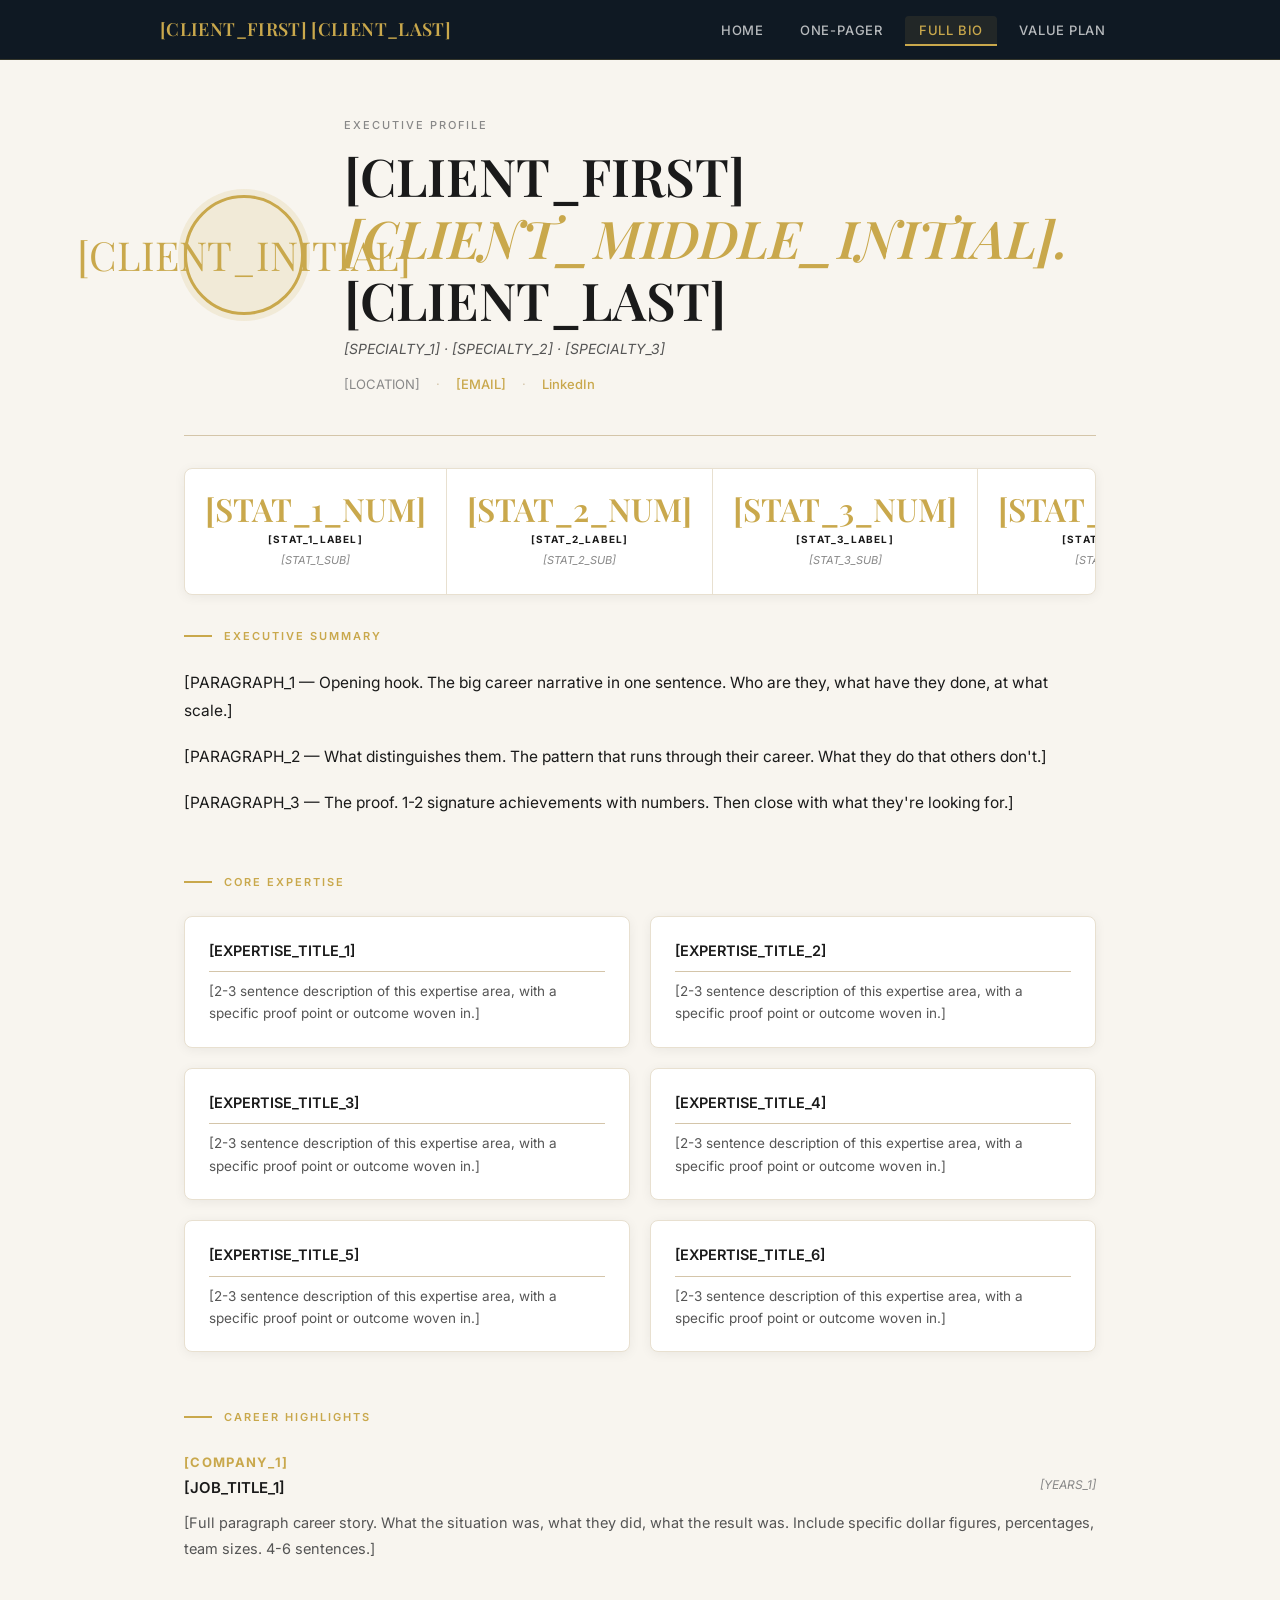
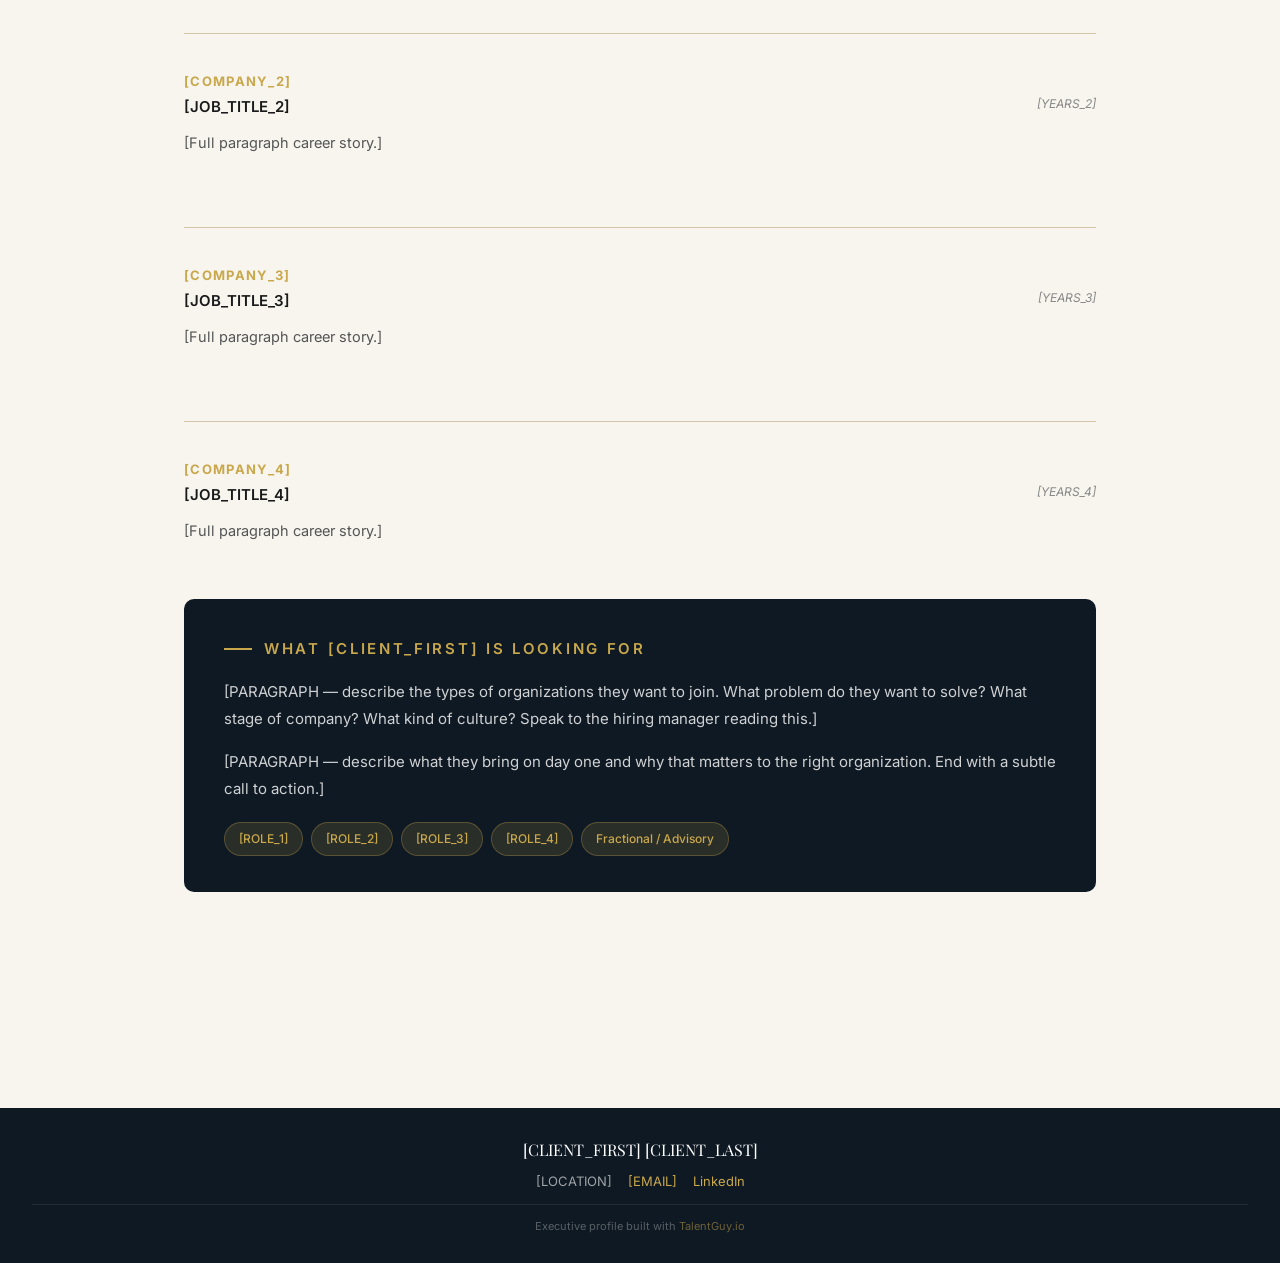
==== bio.html @ bf682b25 "Initial executive site template" ====
<!DOCTYPE html>
<html lang="en">
<head>
  <meta charset="UTF-8">
  <meta name="viewport" content="width=device-width, initial-scale=1.0">
  <title>[CLIENT_FIRST] [CLIENT_LAST] – Executive Bio</title>
  <link rel="preconnect" href="https://fonts.googleapis.com">
  <link rel="preconnect" href="https://fonts.gstatic.com" crossorigin>
  <link href="https://fonts.googleapis.com/css2?family=Playfair+Display:ital,wght@0,400;0,600;1,400&family=Inter:wght@300;400;500;600&display=swap" rel="stylesheet">
  <link rel="stylesheet" href="styles.css">
</head>
<body>

<nav>
  <div class="nav-inner">
    <a href="index.html" class="nav-brand">[CLIENT_FIRST] [CLIENT_LAST]</a>
    <button class="nav-toggle" onclick="this.nextElementSibling.classList.toggle('open')" aria-label="Menu">
      <span></span><span></span><span></span>
    </button>
    <ul class="nav-links">
      <li><a href="index.html">Home</a></li>
      <li><a href="onepager.html">One-Pager</a></li>
      <li><a href="bio.html" class="active">Full Bio</a></li>
      <li><a href="valueplan.html">Value Plan</a></li>
    </ul>
  </div>
</nav>

<div class="page">

  <!-- HERO with stats -->
  <div class="hero">
    <div class="hero-photo-wrap">
      <img src="photo.jpg" alt="[CLIENT_FIRST] [CLIENT_LAST]" class="hero-photo"
           onerror="this.style.display='none';this.nextElementSibling.style.display='flex'">
      <div class="hero-photo-placeholder" style="display:none;">[CLIENT_INITIAL]</div>
    </div>
    <div class="hero-text">
      <p class="hero-subtitle">Executive Profile</p>
      <h1>[CLIENT_FIRST] <em>[CLIENT_MIDDLE_INITIAL].</em> [CLIENT_LAST]</h1>
      <p class="hero-tags">[SPECIALTY_1] · [SPECIALTY_2] · [SPECIALTY_3]</p>
      <div class="hero-contact">
        <span>[LOCATION]</span>
        <span class="sep">·</span>
        <a href="mailto:[EMAIL]">[EMAIL]</a>
        <span class="sep">·</span>
        <a href="https://[LINKEDIN_URL]" target="_blank">LinkedIn</a>
      </div>
    </div>
  </div>

  <hr class="hero-divider">

  <div class="stats-bar">
    <div class="stat">
      <div class="stat-number">[STAT_1_NUM]</div>
      <div class="stat-label">[STAT_1_LABEL]</div>
      <div class="stat-sub">[STAT_1_SUB]</div>
    </div>
    <div class="stat">
      <div class="stat-number">[STAT_2_NUM]</div>
      <div class="stat-label">[STAT_2_LABEL]</div>
      <div class="stat-sub">[STAT_2_SUB]</div>
    </div>
    <div class="stat">
      <div class="stat-number">[STAT_3_NUM]</div>
      <div class="stat-label">[STAT_3_LABEL]</div>
      <div class="stat-sub">[STAT_3_SUB]</div>
    </div>
    <div class="stat">
      <div class="stat-number">[STAT_4_NUM]</div>
      <div class="stat-label">[STAT_4_LABEL]</div>
      <div class="stat-sub">[STAT_4_SUB]</div>
    </div>
  </div>

  <!-- EXECUTIVE SUMMARY (narrative) -->
  <div class="content-section">
    <p class="section-label">Executive Summary</p>
    <div class="prose">
      <p>
        [PARAGRAPH_1 — Opening hook. The big career narrative in one sentence. Who are they, what have they done, at what scale.]
      </p>
      <p>
        [PARAGRAPH_2 — What distinguishes them. The pattern that runs through their career. What they do that others don't.]
      </p>
      <p>
        [PARAGRAPH_3 — The proof. 1-2 signature achievements with numbers. Then close with what they're looking for.]
      </p>
      <!-- Add more paragraphs as needed -->
    </div>
  </div>

  <!-- CORE EXPERTISE (with descriptions) -->
  <div class="content-section">
    <p class="section-label">Core Expertise</p>
    <div class="expertise-grid">

      <div class="expertise-card">
        <div class="expertise-title">[EXPERTISE_TITLE_1]</div>
        <div class="expertise-body">[2-3 sentence description of this expertise area, with a specific proof point or outcome woven in.]</div>
      </div>

      <div class="expertise-card">
        <div class="expertise-title">[EXPERTISE_TITLE_2]</div>
        <div class="expertise-body">[2-3 sentence description of this expertise area, with a specific proof point or outcome woven in.]</div>
      </div>

      <div class="expertise-card">
        <div class="expertise-title">[EXPERTISE_TITLE_3]</div>
        <div class="expertise-body">[2-3 sentence description of this expertise area, with a specific proof point or outcome woven in.]</div>
      </div>

      <div class="expertise-card">
        <div class="expertise-title">[EXPERTISE_TITLE_4]</div>
        <div class="expertise-body">[2-3 sentence description of this expertise area, with a specific proof point or outcome woven in.]</div>
      </div>

      <div class="expertise-card">
        <div class="expertise-title">[EXPERTISE_TITLE_5]</div>
        <div class="expertise-body">[2-3 sentence description of this expertise area, with a specific proof point or outcome woven in.]</div>
      </div>

      <div class="expertise-card">
        <div class="expertise-title">[EXPERTISE_TITLE_6]</div>
        <div class="expertise-body">[2-3 sentence description of this expertise area, with a specific proof point or outcome woven in.]</div>
      </div>

    </div>
  </div>

  <!-- CAREER HISTORY (detailed) -->
  <div class="content-section">
    <p class="section-label">Career Highlights</p>
    <div class="career-history">

      <div class="career-entry">
        <div class="career-entry-company">[COMPANY_1]</div>
        <div class="career-entry-header">
          <div class="career-entry-title">[JOB_TITLE_1]</div>
          <div class="career-entry-years">[YEARS_1]</div>
        </div>
        <div class="career-entry-body">
          [Full paragraph career story. What the situation was, what they did, what the result was. Include specific dollar figures, percentages, team sizes. 4-6 sentences.]
        </div>
      </div>

      <hr class="career-divider">

      <div class="career-entry">
        <div class="career-entry-company">[COMPANY_2]</div>
        <div class="career-entry-header">
          <div class="career-entry-title">[JOB_TITLE_2]</div>
          <div class="career-entry-years">[YEARS_2]</div>
        </div>
        <div class="career-entry-body">
          [Full paragraph career story.]
        </div>
      </div>

      <hr class="career-divider">

      <div class="career-entry">
        <div class="career-entry-company">[COMPANY_3]</div>
        <div class="career-entry-header">
          <div class="career-entry-title">[JOB_TITLE_3]</div>
          <div class="career-entry-years">[YEARS_3]</div>
        </div>
        <div class="career-entry-body">
          [Full paragraph career story.]
        </div>
      </div>

      <hr class="career-divider">

      <div class="career-entry">
        <div class="career-entry-company">[COMPANY_4]</div>
        <div class="career-entry-header">
          <div class="career-entry-title">[JOB_TITLE_4]</div>
          <div class="career-entry-years">[YEARS_4]</div>
        </div>
        <div class="career-entry-body">
          [Full paragraph career story.]
        </div>
      </div>

      <!-- Add more entries as needed -->

    </div>
  </div>

  <!-- WHAT I'M LOOKING FOR -->
  <div class="content-section">
    <div class="looking-for">
      <p class="section-label">What [CLIENT_FIRST] Is Looking For</p>
      <p>
        [PARAGRAPH — describe the types of organizations they want to join. What problem do they want to solve? What stage of company? What kind of culture? Speak to the hiring manager reading this.]
      </p>
      <p>
        [PARAGRAPH — describe what they bring on day one and why that matters to the right organization. End with a subtle call to action.]
      </p>
      <div class="role-tags">
        <span class="role-tag">[ROLE_1]</span>
        <span class="role-tag">[ROLE_2]</span>
        <span class="role-tag">[ROLE_3]</span>
        <span class="role-tag">[ROLE_4]</span>
        <span class="role-tag">Fractional / Advisory</span>
      </div>
    </div>
  </div>

</div><!-- /page -->

<footer>
  <div class="footer-name">[CLIENT_FIRST] [CLIENT_LAST]</div>
  <div class="footer-contact">
    <span>[LOCATION]</span>
    <a href="mailto:[EMAIL]">[EMAIL]</a>
    <a href="https://[LINKEDIN_URL]" target="_blank">LinkedIn</a>
  </div>
  <!-- TALENTGUY CREDIT: Remove for white-label -->
  <div class="footer-credit">Executive profile built with <a href="https://talentguy.io" target="_blank">TalentGuy.io</a></div>
</footer>

</body>
</html>
---- styles.css ----
/* ============================================================
   TALENTGUY.IO — Executive Site Template
   Shared Stylesheet

   THEMING: Change CSS variables in :root to rebrand per client.
   ============================================================ */

:root {
  --nav-bg: #0F1923;
  --nav-text: #ffffff;
  --gold: #C9A84C;
  --gold-hover: #E8D5A3;
  --gold-dim: rgba(201, 168, 76, 0.15);
  --bg: #F8F5EF;
  --bg-dark: #0F1923;
  --text: #1A1A1A;
  --text-light: #555555;
  --text-muted: #888888;
  --divider: #D4C5A9;
  --card-bg: #FFFFFF;
  --card-border: #E8E0D0;
  --card-shadow: 0 2px 12px rgba(0,0,0,0.06);
  --card-shadow-hover: 0 6px 24px rgba(0,0,0,0.12);
  --max-width: 960px;
  --font-display: 'Playfair Display', Georgia, 'Times New Roman', serif;
  --font-body: 'Inter', 'Helvetica Neue', Arial, sans-serif;
  --nav-height: 60px;
}

/* ============================================================
   RESET & BASE
   ============================================================ */

*, *::before, *::after { box-sizing: border-box; margin: 0; padding: 0; }

html { scroll-behavior: smooth; }

body {
  font-family: var(--font-body);
  background: var(--bg);
  color: var(--text);
  font-size: 16px;
  line-height: 1.7;
  -webkit-font-smoothing: antialiased;
}

a { color: var(--gold); text-decoration: none; transition: color 0.2s; }
a:hover { color: var(--gold-hover); }

img { max-width: 100%; display: block; }

/* ============================================================
   TYPOGRAPHY
   ============================================================ */

h1, h2, h3 { font-family: var(--font-display); font-weight: 600; line-height: 1.2; }

.section-label {
  font-family: var(--font-body);
  font-size: 11px;
  font-weight: 600;
  letter-spacing: 0.18em;
  text-transform: uppercase;
  color: var(--gold);
  display: flex;
  align-items: center;
  gap: 12px;
  margin-bottom: 24px;
}

.section-label::before {
  content: '';
  display: inline-block;
  width: 28px;
  height: 2px;
  background: var(--gold);
  flex-shrink: 0;
}

/* ============================================================
   NAVIGATION
   ============================================================ */

nav {
  position: sticky;
  top: 0;
  z-index: 100;
  background: var(--nav-bg);
  height: var(--nav-height);
  display: flex;
  align-items: center;
  padding: 0 32px;
  border-bottom: 1px solid rgba(201,168,76,0.2);
}

.nav-inner {
  max-width: var(--max-width);
  width: 100%;
  margin: 0 auto;
  display: flex;
  align-items: center;
  justify-content: space-between;
}

.nav-brand {
  font-family: var(--font-display);
  font-size: 18px;
  color: var(--gold);
  font-weight: 600;
  letter-spacing: 0.02em;
  white-space: nowrap;
}

.nav-links {
  display: flex;
  gap: 8px;
  list-style: none;
}

.nav-links a {
  font-family: var(--font-body);
  font-size: 13px;
  font-weight: 500;
  letter-spacing: 0.06em;
  text-transform: uppercase;
  color: rgba(255,255,255,0.7);
  padding: 6px 14px;
  border-radius: 4px;
  transition: all 0.2s;
}

.nav-links a:hover,
.nav-links a.active {
  color: var(--gold);
  background: rgba(201,168,76,0.1);
}

.nav-links a.active {
  border-bottom: 2px solid var(--gold);
  border-radius: 4px 4px 0 0;
}

/* Hamburger (mobile) */
.nav-toggle {
  display: none;
  background: none;
  border: none;
  cursor: pointer;
  padding: 4px;
  color: rgba(255,255,255,0.8);
}

.nav-toggle span {
  display: block;
  width: 22px;
  height: 2px;
  background: currentColor;
  margin: 5px 0;
  transition: all 0.3s;
}

/* ============================================================
   PAGE WRAPPER
   ============================================================ */

.page {
  max-width: var(--max-width);
  margin: 0 auto;
  padding: 0 24px 80px;
}

/* ============================================================
   HERO SECTION
   ============================================================ */

.hero {
  padding: 56px 0 40px;
  display: flex;
  align-items: center;
  gap: 40px;
}

.hero-photo-wrap {
  flex-shrink: 0;
}

.hero-photo {
  width: 120px;
  height: 120px;
  border-radius: 50%;
  object-fit: cover;
  border: 3px solid var(--gold);
  box-shadow: 0 0 0 6px var(--gold-dim);
}

.hero-photo-placeholder {
  width: 120px;
  height: 120px;
  border-radius: 50%;
  background: var(--gold-dim);
  border: 3px solid var(--gold);
  box-shadow: 0 0 0 6px var(--gold-dim);
  display: flex;
  align-items: center;
  justify-content: center;
  font-size: 40px;
  color: var(--gold);
  font-family: var(--font-display);
}

.hero-text h1 {
  font-size: clamp(32px, 5vw, 52px);
  color: var(--text);
  margin-bottom: 6px;
}

.hero-text h1 em {
  color: var(--gold);
  font-style: italic;
}

.hero-subtitle {
  font-size: 11px;
  letter-spacing: 0.18em;
  text-transform: uppercase;
  color: var(--text-muted);
  margin-bottom: 10px;
  font-weight: 500;
}

.hero-tags {
  font-size: 14px;
  color: var(--text-light);
  font-style: italic;
  margin-bottom: 14px;
  line-height: 1.5;
}

.hero-contact {
  font-size: 13px;
  color: var(--text-muted);
  display: flex;
  flex-wrap: wrap;
  gap: 6px 16px;
  align-items: center;
}

.hero-contact a { color: var(--gold); font-weight: 500; }
.hero-contact a:hover { color: var(--gold-hover); }
.hero-contact .sep { color: var(--divider); }

.hero-divider {
  border: none;
  border-top: 1px solid var(--divider);
  margin: 0 0 0;
}

/* ============================================================
   STATS BAR
   ============================================================ */

.stats-bar {
  display: grid;
  grid-template-columns: repeat(4, 1fr);
  border: 1px solid var(--card-border);
  border-radius: 8px;
  overflow: hidden;
  margin: 32px 0;
  background: var(--card-bg);
  box-shadow: var(--card-shadow);
}

.stat {
  padding: 24px 20px;
  text-align: center;
  border-right: 1px solid var(--card-border);
}

.stat:last-child { border-right: none; }

.stat-number {
  font-family: var(--font-display);
  font-size: 32px;
  font-weight: 600;
  color: var(--gold);
  line-height: 1;
  margin-bottom: 6px;
}

.stat-label {
  font-size: 10px;
  font-weight: 700;
  letter-spacing: 0.12em;
  text-transform: uppercase;
  color: var(--text);
  margin-bottom: 3px;
}

.stat-sub {
  font-size: 11px;
  color: var(--text-muted);
  font-style: italic;
}

/* ============================================================
   POSITIONING STATEMENT
   ============================================================ */

.positioning {
  font-size: 17px;
  line-height: 1.75;
  color: var(--text);
  text-align: center;
  max-width: 760px;
  margin: 0 auto 48px;
  padding: 0 16px;
}

.positioning strong { font-weight: 600; }

/* ============================================================
   DOCUMENT CARDS (Home page)
   ============================================================ */

.doc-cards {
  display: flex;
  flex-direction: column;
  gap: 12px;
}

.doc-card {
  display: flex;
  align-items: center;
  gap: 20px;
  padding: 22px 28px;
  background: var(--card-bg);
  border: 1px solid var(--card-border);
  border-radius: 8px;
  box-shadow: var(--card-shadow);
  transition: all 0.25s;
  color: var(--text);
}

.doc-card:hover {
  box-shadow: var(--card-shadow-hover);
  border-color: var(--gold);
  transform: translateY(-1px);
  color: var(--text);
}

.doc-icon {
  font-size: 28px;
  flex-shrink: 0;
  width: 48px;
  text-align: center;
}

.doc-info { flex: 1; }

.doc-title {
  font-weight: 600;
  font-size: 16px;
  color: var(--text);
  margin-bottom: 3px;
}

.doc-desc {
  font-size: 13px;
  color: var(--text-muted);
}

.doc-cta {
  font-size: 12px;
  font-weight: 600;
  letter-spacing: 0.08em;
  text-transform: uppercase;
  color: var(--gold);
  white-space: nowrap;
  flex-shrink: 0;
}

/* ============================================================
   CONTENT SECTIONS
   ============================================================ */

.content-section {
  margin-bottom: 56px;
}

.prose {
  font-size: 15.5px;
  line-height: 1.8;
  color: var(--text);
}

.prose p { margin-bottom: 18px; }
.prose p:last-child { margin-bottom: 0; }
.prose strong { font-weight: 600; }

/* ============================================================
   COMPETENCIES GRID
   ============================================================ */

.competencies-grid {
  display: grid;
  grid-template-columns: 1fr 1fr;
  gap: 0;
  border: 1px solid var(--card-border);
  border-radius: 8px;
  overflow: hidden;
  background: var(--card-bg);
  box-shadow: var(--card-shadow);
}

.competency {
  padding: 14px 20px;
  font-size: 14px;
  color: var(--text);
  border-bottom: 1px solid var(--card-border);
  border-right: 1px solid var(--card-border);
  display: flex;
  align-items: center;
  gap: 10px;
}

.competency:nth-child(even) { border-right: none; }
.competency:nth-last-child(-n+2) { border-bottom: none; }

.competency::before {
  content: '›';
  color: var(--gold);
  font-size: 18px;
  font-weight: 700;
  flex-shrink: 0;
}

/* ============================================================
   CAREER HIGHLIGHTS GRID (One-Pager)
   ============================================================ */

.career-grid {
  display: grid;
  grid-template-columns: 1fr 1fr;
  gap: 16px;
}

.career-card {
  background: var(--card-bg);
  border: 1px solid var(--card-border);
  border-radius: 8px;
  padding: 20px 22px;
  box-shadow: var(--card-shadow);
}

.career-card-title {
  font-weight: 600;
  font-size: 14px;
  color: var(--gold);
  margin-bottom: 2px;
}

.career-card-company {
  font-size: 12px;
  color: var(--text-muted);
  margin-bottom: 10px;
  font-style: italic;
}

.career-card p {
  font-size: 13.5px;
  line-height: 1.65;
  color: var(--text-light);
}

/* ============================================================
   CAREER HISTORY (Bio page - detailed)
   ============================================================ */

.career-history { display: flex; flex-direction: column; gap: 36px; }

.career-entry {}

.career-entry-header {
  display: flex;
  justify-content: space-between;
  align-items: flex-start;
  margin-bottom: 10px;
  flex-wrap: wrap;
  gap: 4px;
}

.career-entry-company {
  font-size: 13px;
  font-weight: 700;
  letter-spacing: 0.1em;
  text-transform: uppercase;
  color: var(--gold);
  margin-bottom: 2px;
}

.career-entry-title {
  font-size: 15px;
  font-weight: 600;
  color: var(--text);
}

.career-entry-years {
  font-size: 12px;
  color: var(--text-muted);
  font-style: italic;
  white-space: nowrap;
}

.career-entry-body {
  font-size: 14.5px;
  line-height: 1.75;
  color: var(--text-light);
}

.career-divider {
  border: none;
  border-top: 1px solid var(--divider);
  margin-top: 36px;
}

/* ============================================================
   EXPERTISE AREAS (Bio page)
   ============================================================ */

.expertise-grid {
  display: grid;
  grid-template-columns: 1fr 1fr;
  gap: 20px;
}

.expertise-card {
  background: var(--card-bg);
  border: 1px solid var(--card-border);
  border-radius: 8px;
  padding: 22px 24px;
  box-shadow: var(--card-shadow);
}

.expertise-title {
  font-weight: 600;
  font-size: 14.5px;
  color: var(--text);
  margin-bottom: 8px;
  padding-bottom: 8px;
  border-bottom: 1px solid var(--divider);
}

.expertise-body {
  font-size: 13.5px;
  line-height: 1.65;
  color: var(--text-light);
}

/* ============================================================
   VALUE PLAN (Day cards)
   ============================================================ */

.value-plan { display: flex; flex-direction: column; gap: 32px; }

.day-card {
  border-radius: 10px;
  overflow: hidden;
  box-shadow: var(--card-shadow);
  border: 1px solid var(--card-border);
}

.day-card-header {
  background: var(--nav-bg);
  color: white;
  padding: 20px 28px;
}

.day-number {
  font-family: var(--font-display);
  font-size: 36px;
  color: var(--gold);
  font-weight: 600;
  line-height: 1;
  margin-bottom: 4px;
}

.day-theme {
  font-size: 11px;
  letter-spacing: 0.16em;
  text-transform: uppercase;
  color: rgba(255,255,255,0.6);
  font-weight: 500;
}

.day-card-body {
  background: var(--card-bg);
  padding: 24px 28px;
}

.day-section-label {
  font-size: 10px;
  font-weight: 700;
  letter-spacing: 0.14em;
  text-transform: uppercase;
  color: var(--gold);
  margin-bottom: 14px;
}

.day-bullets {
  list-style: none;
  display: flex;
  flex-direction: column;
  gap: 10px;
}

.day-bullets li {
  font-size: 14.5px;
  line-height: 1.65;
  color: var(--text);
  display: flex;
  gap: 14px;
  align-items: flex-start;
}

.day-bullets li::before {
  content: '—';
  color: var(--gold);
  flex-shrink: 0;
  margin-top: 1px;
}

/* ============================================================
   LOOKING FOR SECTION
   ============================================================ */

.looking-for {
  background: var(--nav-bg);
  color: white;
  border-radius: 10px;
  padding: 36px 40px;
  margin-top: 16px;
}

.looking-for .section-label {
  color: var(--gold);
}

.looking-for .section-label::before {
  background: var(--gold);
}

.looking-for p {
  font-size: 15px;
  line-height: 1.8;
  color: rgba(255,255,255,0.8);
  margin-bottom: 16px;
}

.looking-for p:last-child { margin-bottom: 0; }

.role-tags {
  display: flex;
  flex-wrap: wrap;
  gap: 8px;
  margin-top: 20px;
}

.role-tag {
  background: rgba(201,168,76,0.15);
  border: 1px solid rgba(201,168,76,0.3);
  color: var(--gold);
  padding: 6px 14px;
  border-radius: 20px;
  font-size: 12px;
  font-weight: 500;
}

/* ============================================================
   EDUCATION & CERTS
   ============================================================ */

.edu-section {
  background: var(--card-bg);
  border: 1px solid var(--card-border);
  border-radius: 8px;
  padding: 24px 28px;
  box-shadow: var(--card-shadow);
}

.edu-row {
  display: flex;
  flex-direction: column;
  gap: 6px;
  margin-bottom: 20px;
  padding-bottom: 20px;
  border-bottom: 1px solid var(--divider);
}

.edu-row:last-child {
  margin-bottom: 0;
  padding-bottom: 0;
  border-bottom: none;
}

.edu-label {
  font-size: 10px;
  font-weight: 700;
  letter-spacing: 0.14em;
  text-transform: uppercase;
  color: var(--gold);
}

.edu-items {
  font-size: 13.5px;
  color: var(--text);
  line-height: 1.7;
}

/* ============================================================
   FOOTER
   ============================================================ */

footer {
  background: var(--nav-bg);
  color: rgba(255,255,255,0.6);
  padding: 28px 32px;
  text-align: center;
  font-size: 13px;
  margin-top: 80px;
}

footer .footer-name {
  font-family: var(--font-display);
  font-size: 16px;
  color: white;
  margin-bottom: 6px;
}

footer .footer-contact {
  display: flex;
  justify-content: center;
  gap: 16px;
  flex-wrap: wrap;
  margin-bottom: 12px;
}

footer a { color: var(--gold); }
footer a:hover { color: var(--gold-hover); }

.footer-credit {
  font-size: 11px;
  color: rgba(255,255,255,0.3);
  margin-top: 12px;
  padding-top: 12px;
  border-top: 1px solid rgba(255,255,255,0.08);
}

.footer-credit a { color: rgba(201,168,76,0.5); }
.footer-credit a:hover { color: var(--gold); }

/* ============================================================
   RESPONSIVE
   ============================================================ */

@media (max-width: 720px) {
  nav { padding: 0 20px; }

  .nav-links {
    display: none;
    position: absolute;
    top: var(--nav-height);
    left: 0;
    right: 0;
    background: var(--nav-bg);
    flex-direction: column;
    padding: 16px 20px 20px;
    border-bottom: 1px solid rgba(201,168,76,0.2);
    gap: 4px;
  }

  .nav-links.open { display: flex; }
  .nav-toggle { display: block; }

  .hero { flex-direction: column; gap: 24px; text-align: center; padding: 36px 0 28px; }
  .hero-contact { justify-content: center; }

  .stats-bar { grid-template-columns: 1fr 1fr; }
  .stat:nth-child(2) { border-right: none; }
  .stat:nth-child(3) { border-right: 1px solid var(--card-border); }
  .stat { border-bottom: 1px solid var(--card-border); }
  .stat:nth-child(3), .stat:nth-child(4) { border-bottom: none; }

  .competencies-grid { grid-template-columns: 1fr; }
  .competency { border-right: none !important; }
  .competency:nth-last-child(-n+2) { border-bottom: 1px solid var(--card-border); }
  .competency:last-child { border-bottom: none; }

  .career-grid { grid-template-columns: 1fr; }
  .expertise-grid { grid-template-columns: 1fr; }

  .looking-for { padding: 28px 24px; }

  .page { padding: 0 16px 60px; }
}

/* ============================================================
   PRINT STYLES (One-Pager only)
   ============================================================ */

@media print {
  nav, footer { display: none; }
  body { background: white; font-size: 12px; }
  .page { padding: 0; max-width: 100%; }
  .hero { padding: 20px 0 16px; }
  .hero-photo { width: 80px; height: 80px; }
  .stats-bar { margin: 16px 0; }
  .stat-number { font-size: 24px; }
  .content-section { margin-bottom: 24px; page-break-inside: avoid; }
  .career-grid { gap: 10px; }
  .career-card { padding: 12px 14px; }
  .day-card { page-break-inside: avoid; }
}
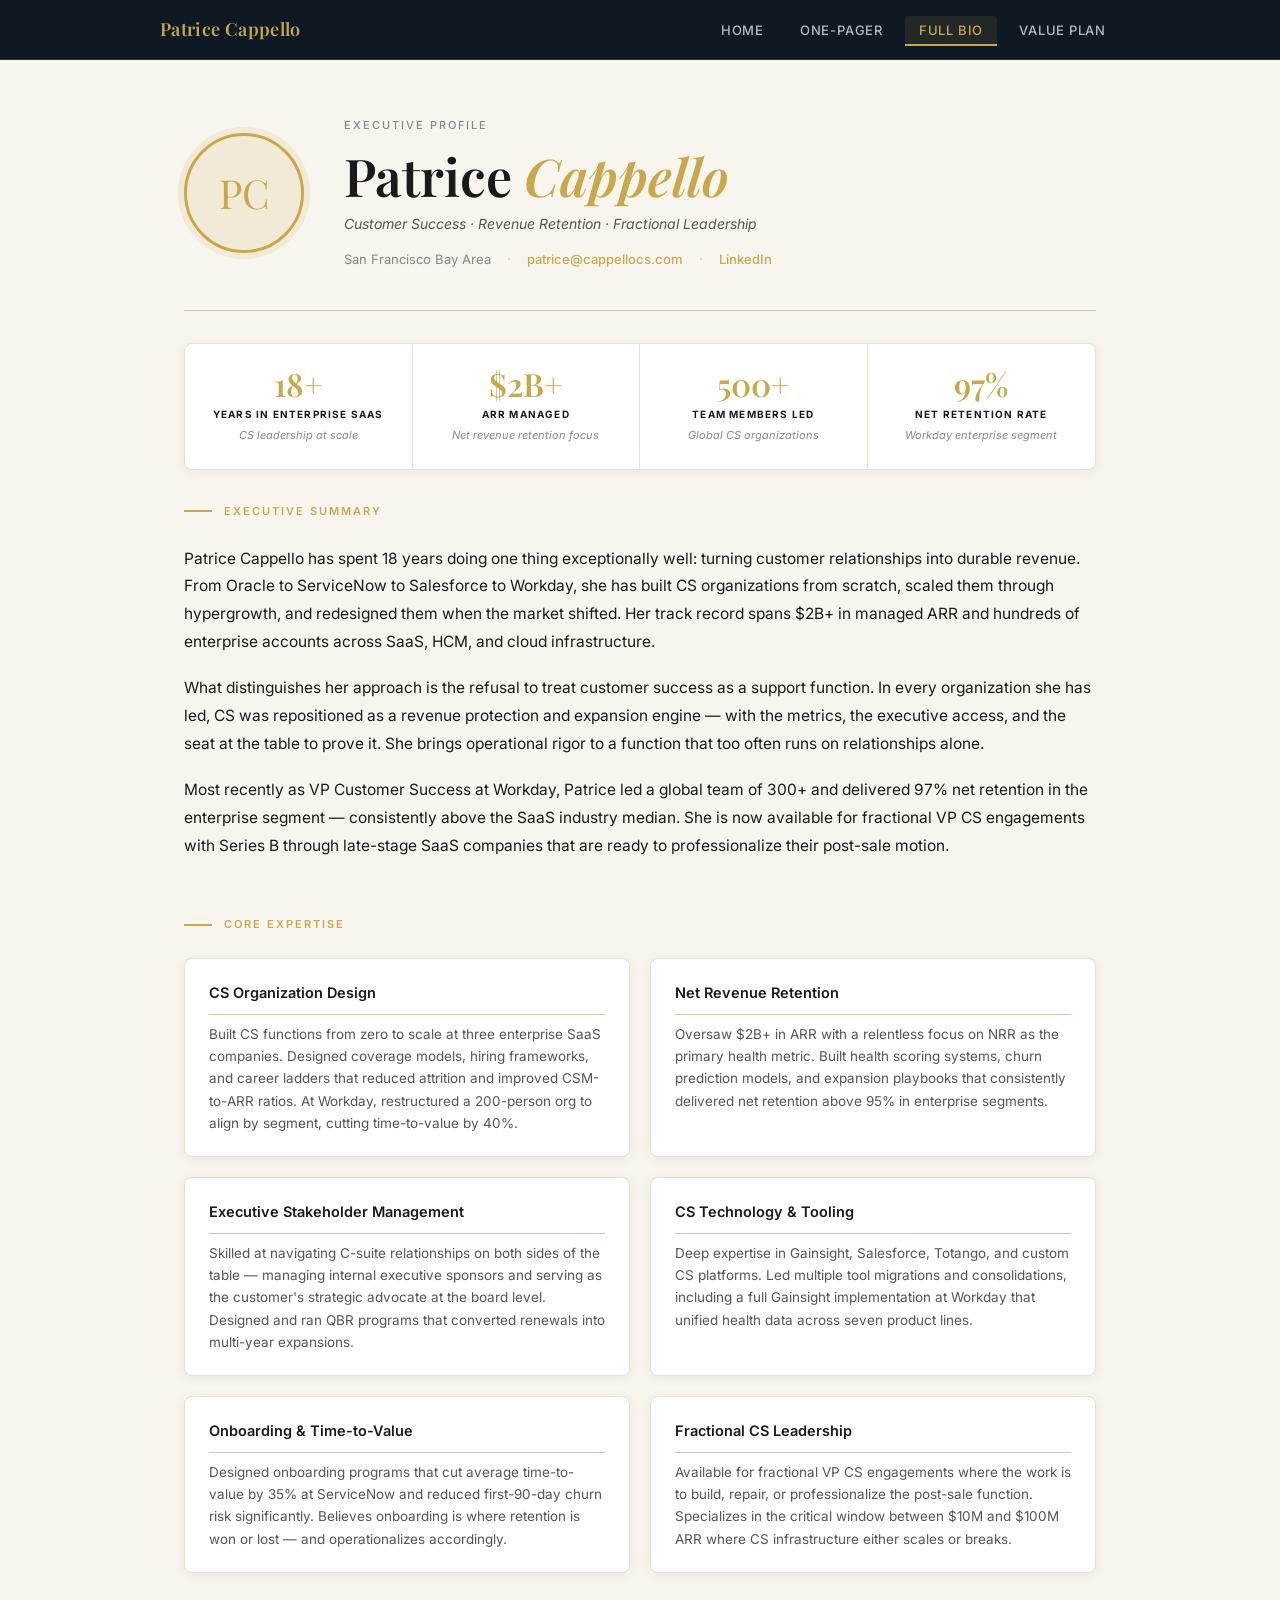
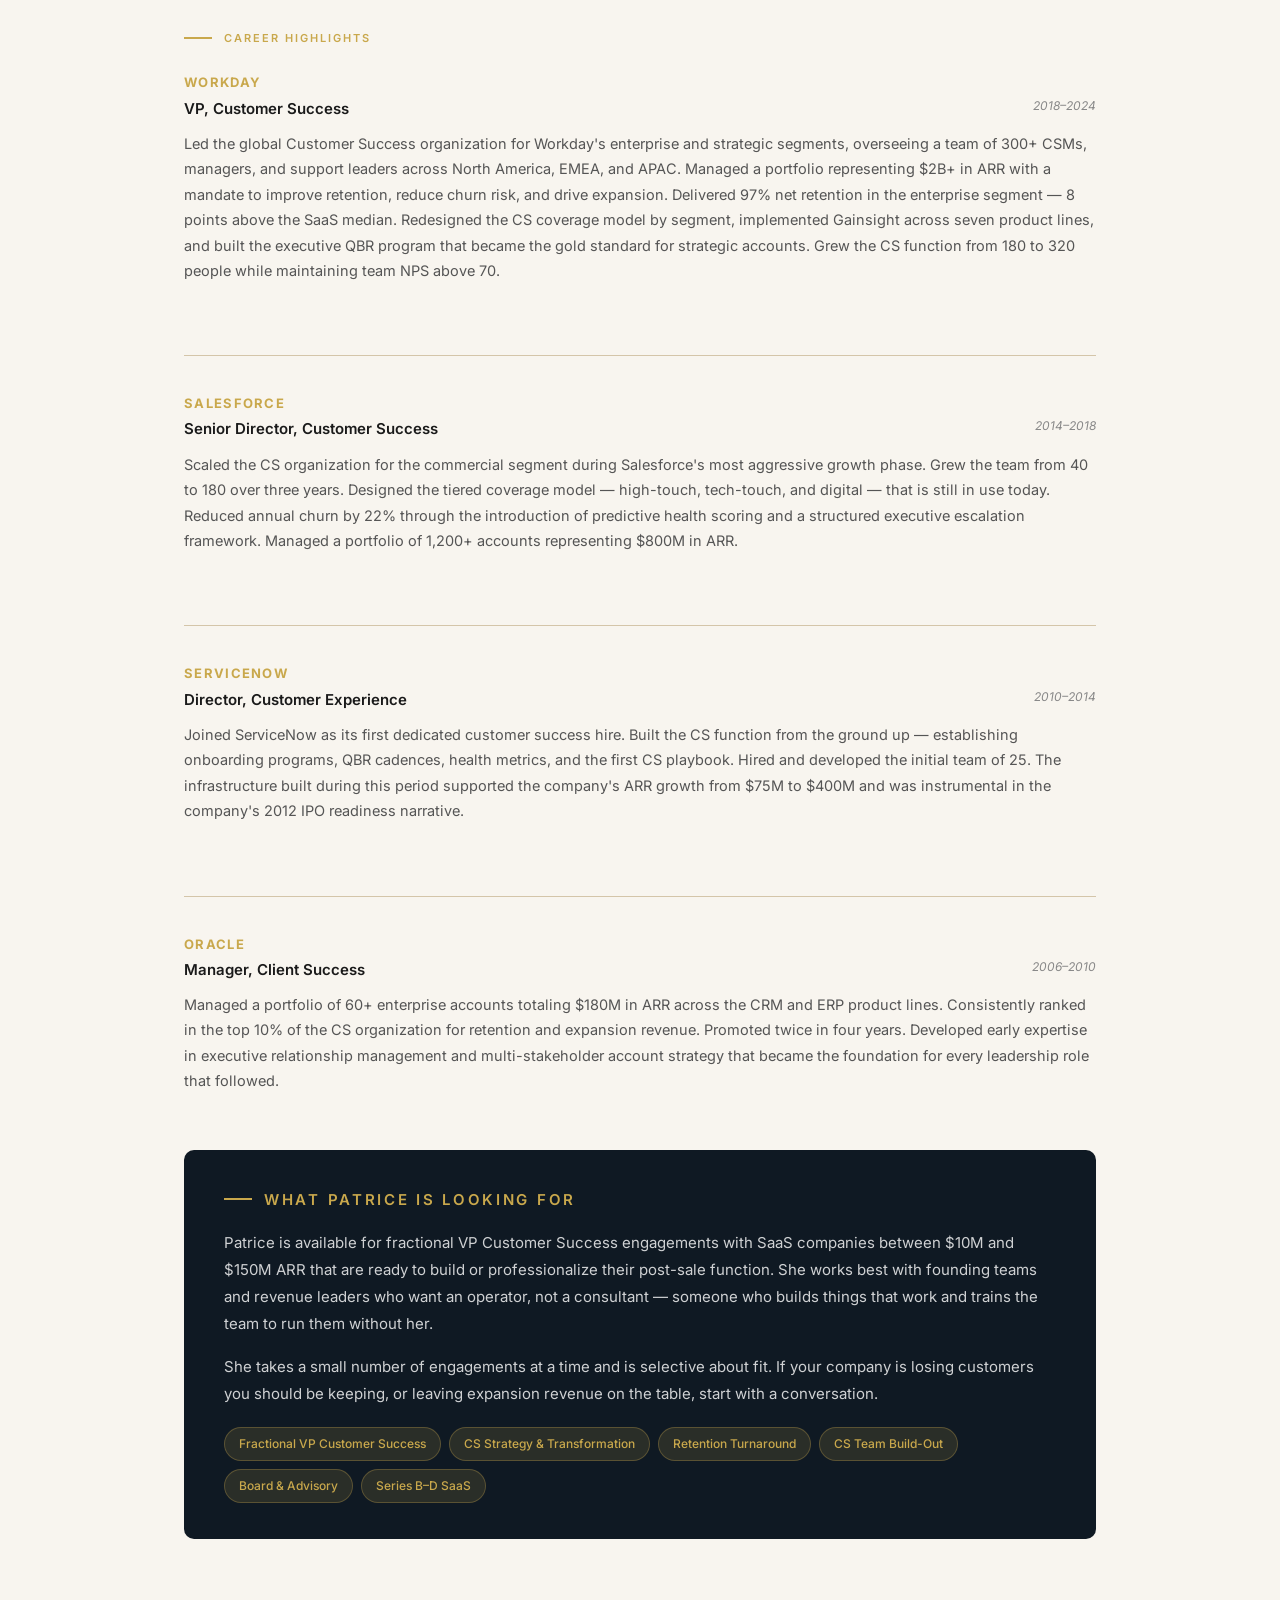
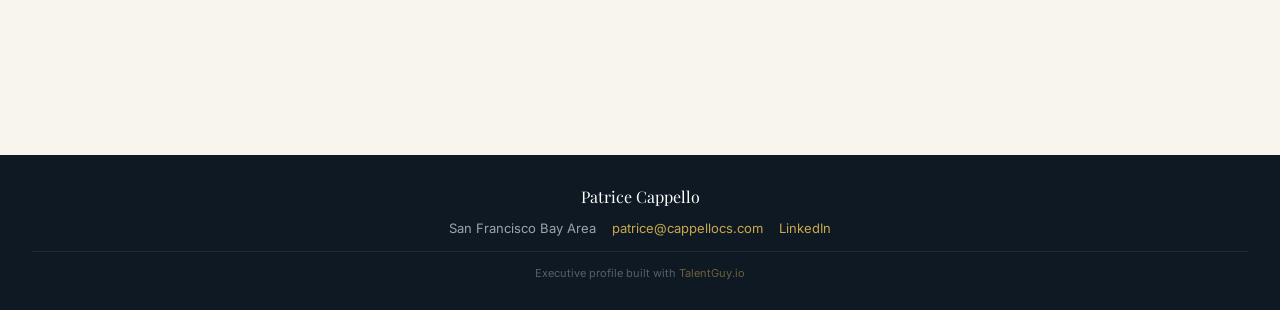
==== commit e9272044: "Populate demo with Patrice Cappello fractional CS content" ====
--- a/bio.html
+++ b/bio.html
@@ -3,7 +3,7 @@
 <head>
   <meta charset="UTF-8">
   <meta name="viewport" content="width=device-width, initial-scale=1.0">
-  <title>[CLIENT_FIRST] [CLIENT_LAST] – Executive Bio</title>
+  <title>Patrice Cappello – Executive Bio</title>
   <link rel="preconnect" href="https://fonts.googleapis.com">
   <link rel="preconnect" href="https://fonts.gstatic.com" crossorigin>
   <link href="https://fonts.googleapis.com/css2?family=Playfair+Display:ital,wght@0,400;0,600;1,400&family=Inter:wght@300;400;500;600&display=swap" rel="stylesheet">
@@ -13,7 +13,7 @@
 
 <nav>
   <div class="nav-inner">
-    <a href="index.html" class="nav-brand">[CLIENT_FIRST] [CLIENT_LAST]</a>
+    <a href="index.html" class="nav-brand">Patrice Cappello</a>
     <button class="nav-toggle" onclick="this.nextElementSibling.classList.toggle('open')" aria-label="Menu">
       <span></span><span></span><span></span>
     </button>
@@ -28,23 +28,22 @@
 
 <div class="page">
 
-  <!-- HERO with stats -->
   <div class="hero">
     <div class="hero-photo-wrap">
-      <img src="photo.jpg" alt="[CLIENT_FIRST] [CLIENT_LAST]" class="hero-photo"
+      <img src="photo.jpg" alt="Patrice Cappello" class="hero-photo"
            onerror="this.style.display='none';this.nextElementSibling.style.display='flex'">
-      <div class="hero-photo-placeholder" style="display:none;">[CLIENT_INITIAL]</div>
+      <div class="hero-photo-placeholder" style="display:none;">PC</div>
     </div>
     <div class="hero-text">
       <p class="hero-subtitle">Executive Profile</p>
-      <h1>[CLIENT_FIRST] <em>[CLIENT_MIDDLE_INITIAL].</em> [CLIENT_LAST]</h1>
-      <p class="hero-tags">[SPECIALTY_1] · [SPECIALTY_2] · [SPECIALTY_3]</p>
+      <h1>Patrice <em>Cappello</em></h1>
+      <p class="hero-tags">Customer Success · Revenue Retention · Fractional Leadership</p>
       <div class="hero-contact">
-        <span>[LOCATION]</span>
+        <span>San Francisco Bay Area</span>
         <span class="sep">·</span>
-        <a href="mailto:[EMAIL]">[EMAIL]</a>
+        <a href="mailto:patrice@cappellocs.com">patrice@cappellocs.com</a>
         <span class="sep">·</span>
-        <a href="https://[LINKEDIN_URL]" target="_blank">LinkedIn</a>
+        <a href="https://linkedin.com/in/patricecappello" target="_blank">LinkedIn</a>
       </div>
     </div>
   </div>
@@ -53,172 +52,165 @@
 
   <div class="stats-bar">
     <div class="stat">
-      <div class="stat-number">[STAT_1_NUM]</div>
-      <div class="stat-label">[STAT_1_LABEL]</div>
-      <div class="stat-sub">[STAT_1_SUB]</div>
-    </div>
-    <div class="stat">
-      <div class="stat-number">[STAT_2_NUM]</div>
-      <div class="stat-label">[STAT_2_LABEL]</div>
-      <div class="stat-sub">[STAT_2_SUB]</div>
-    </div>
-    <div class="stat">
-      <div class="stat-number">[STAT_3_NUM]</div>
-      <div class="stat-label">[STAT_3_LABEL]</div>
-      <div class="stat-sub">[STAT_3_SUB]</div>
-    </div>
-    <div class="stat">
-      <div class="stat-number">[STAT_4_NUM]</div>
-      <div class="stat-label">[STAT_4_LABEL]</div>
-      <div class="stat-sub">[STAT_4_SUB]</div>
-    </div>
-  </div>
-
-  <!-- EXECUTIVE SUMMARY (narrative) -->
+      <div class="stat-number">18+</div>
+      <div class="stat-label">Years in Enterprise SaaS</div>
+      <div class="stat-sub">CS leadership at scale</div>
+    </div>
+    <div class="stat">
+      <div class="stat-number">$2B+</div>
+      <div class="stat-label">ARR Managed</div>
+      <div class="stat-sub">Net revenue retention focus</div>
+    </div>
+    <div class="stat">
+      <div class="stat-number">500+</div>
+      <div class="stat-label">Team Members Led</div>
+      <div class="stat-sub">Global CS organizations</div>
+    </div>
+    <div class="stat">
+      <div class="stat-number">97%</div>
+      <div class="stat-label">Net Retention Rate</div>
+      <div class="stat-sub">Workday enterprise segment</div>
+    </div>
+  </div>
+
   <div class="content-section">
     <p class="section-label">Executive Summary</p>
     <div class="prose">
       <p>
-        [PARAGRAPH_1 — Opening hook. The big career narrative in one sentence. Who are they, what have they done, at what scale.]
-      </p>
-      <p>
-        [PARAGRAPH_2 — What distinguishes them. The pattern that runs through their career. What they do that others don't.]
-      </p>
-      <p>
-        [PARAGRAPH_3 — The proof. 1-2 signature achievements with numbers. Then close with what they're looking for.]
-      </p>
-      <!-- Add more paragraphs as needed -->
-    </div>
-  </div>
-
-  <!-- CORE EXPERTISE (with descriptions) -->
+        Patrice Cappello has spent 18 years doing one thing exceptionally well: turning customer relationships into durable revenue. From Oracle to ServiceNow to Salesforce to Workday, she has built CS organizations from scratch, scaled them through hypergrowth, and redesigned them when the market shifted. Her track record spans $2B+ in managed ARR and hundreds of enterprise accounts across SaaS, HCM, and cloud infrastructure.
+      </p>
+      <p>
+        What distinguishes her approach is the refusal to treat customer success as a support function. In every organization she has led, CS was repositioned as a revenue protection and expansion engine — with the metrics, the executive access, and the seat at the table to prove it. She brings operational rigor to a function that too often runs on relationships alone.
+      </p>
+      <p>
+        Most recently as VP Customer Success at Workday, Patrice led a global team of 300+ and delivered 97% net retention in the enterprise segment — consistently above the SaaS industry median. She is now available for fractional VP CS engagements with Series B through late-stage SaaS companies that are ready to professionalize their post-sale motion.
+      </p>
+    </div>
+  </div>
+
   <div class="content-section">
     <p class="section-label">Core Expertise</p>
     <div class="expertise-grid">
 
       <div class="expertise-card">
-        <div class="expertise-title">[EXPERTISE_TITLE_1]</div>
-        <div class="expertise-body">[2-3 sentence description of this expertise area, with a specific proof point or outcome woven in.]</div>
-      </div>
-
-      <div class="expertise-card">
-        <div class="expertise-title">[EXPERTISE_TITLE_2]</div>
-        <div class="expertise-body">[2-3 sentence description of this expertise area, with a specific proof point or outcome woven in.]</div>
-      </div>
-
-      <div class="expertise-card">
-        <div class="expertise-title">[EXPERTISE_TITLE_3]</div>
-        <div class="expertise-body">[2-3 sentence description of this expertise area, with a specific proof point or outcome woven in.]</div>
-      </div>
-
-      <div class="expertise-card">
-        <div class="expertise-title">[EXPERTISE_TITLE_4]</div>
-        <div class="expertise-body">[2-3 sentence description of this expertise area, with a specific proof point or outcome woven in.]</div>
-      </div>
-
-      <div class="expertise-card">
-        <div class="expertise-title">[EXPERTISE_TITLE_5]</div>
-        <div class="expertise-body">[2-3 sentence description of this expertise area, with a specific proof point or outcome woven in.]</div>
-      </div>
-
-      <div class="expertise-card">
-        <div class="expertise-title">[EXPERTISE_TITLE_6]</div>
-        <div class="expertise-body">[2-3 sentence description of this expertise area, with a specific proof point or outcome woven in.]</div>
-      </div>
-
-    </div>
-  </div>
-
-  <!-- CAREER HISTORY (detailed) -->
+        <div class="expertise-title">CS Organization Design</div>
+        <div class="expertise-body">Built CS functions from zero to scale at three enterprise SaaS companies. Designed coverage models, hiring frameworks, and career ladders that reduced attrition and improved CSM-to-ARR ratios. At Workday, restructured a 200-person org to align by segment, cutting time-to-value by 40%.</div>
+      </div>
+
+      <div class="expertise-card">
+        <div class="expertise-title">Net Revenue Retention</div>
+        <div class="expertise-body">Oversaw $2B+ in ARR with a relentless focus on NRR as the primary health metric. Built health scoring systems, churn prediction models, and expansion playbooks that consistently delivered net retention above 95% in enterprise segments.</div>
+      </div>
+
+      <div class="expertise-card">
+        <div class="expertise-title">Executive Stakeholder Management</div>
+        <div class="expertise-body">Skilled at navigating C-suite relationships on both sides of the table — managing internal executive sponsors and serving as the customer's strategic advocate at the board level. Designed and ran QBR programs that converted renewals into multi-year expansions.</div>
+      </div>
+
+      <div class="expertise-card">
+        <div class="expertise-title">CS Technology &amp; Tooling</div>
+        <div class="expertise-body">Deep expertise in Gainsight, Salesforce, Totango, and custom CS platforms. Led multiple tool migrations and consolidations, including a full Gainsight implementation at Workday that unified health data across seven product lines.</div>
+      </div>
+
+      <div class="expertise-card">
+        <div class="expertise-title">Onboarding &amp; Time-to-Value</div>
+        <div class="expertise-body">Designed onboarding programs that cut average time-to-value by 35% at ServiceNow and reduced first-90-day churn risk significantly. Believes onboarding is where retention is won or lost — and operationalizes accordingly.</div>
+      </div>
+
+      <div class="expertise-card">
+        <div class="expertise-title">Fractional CS Leadership</div>
+        <div class="expertise-body">Available for fractional VP CS engagements where the work is to build, repair, or professionalize the post-sale function. Specializes in the critical window between $10M and $100M ARR where CS infrastructure either scales or breaks.</div>
+      </div>
+
+    </div>
+  </div>
+
   <div class="content-section">
     <p class="section-label">Career Highlights</p>
     <div class="career-history">
 
       <div class="career-entry">
-        <div class="career-entry-company">[COMPANY_1]</div>
-        <div class="career-entry-header">
-          <div class="career-entry-title">[JOB_TITLE_1]</div>
-          <div class="career-entry-years">[YEARS_1]</div>
-        </div>
-        <div class="career-entry-body">
-          [Full paragraph career story. What the situation was, what they did, what the result was. Include specific dollar figures, percentages, team sizes. 4-6 sentences.]
+        <div class="career-entry-company">Workday</div>
+        <div class="career-entry-header">
+          <div class="career-entry-title">VP, Customer Success</div>
+          <div class="career-entry-years">2018–2024</div>
+        </div>
+        <div class="career-entry-body">
+          Led the global Customer Success organization for Workday's enterprise and strategic segments, overseeing a team of 300+ CSMs, managers, and support leaders across North America, EMEA, and APAC. Managed a portfolio representing $2B+ in ARR with a mandate to improve retention, reduce churn risk, and drive expansion. Delivered 97% net retention in the enterprise segment — 8 points above the SaaS median. Redesigned the CS coverage model by segment, implemented Gainsight across seven product lines, and built the executive QBR program that became the gold standard for strategic accounts. Grew the CS function from 180 to 320 people while maintaining team NPS above 70.
         </div>
       </div>
 
       <hr class="career-divider">
 
       <div class="career-entry">
-        <div class="career-entry-company">[COMPANY_2]</div>
-        <div class="career-entry-header">
-          <div class="career-entry-title">[JOB_TITLE_2]</div>
-          <div class="career-entry-years">[YEARS_2]</div>
-        </div>
-        <div class="career-entry-body">
-          [Full paragraph career story.]
+        <div class="career-entry-company">Salesforce</div>
+        <div class="career-entry-header">
+          <div class="career-entry-title">Senior Director, Customer Success</div>
+          <div class="career-entry-years">2014–2018</div>
+        </div>
+        <div class="career-entry-body">
+          Scaled the CS organization for the commercial segment during Salesforce's most aggressive growth phase. Grew the team from 40 to 180 over three years. Designed the tiered coverage model — high-touch, tech-touch, and digital — that is still in use today. Reduced annual churn by 22% through the introduction of predictive health scoring and a structured executive escalation framework. Managed a portfolio of 1,200+ accounts representing $800M in ARR.
         </div>
       </div>
 
       <hr class="career-divider">
 
       <div class="career-entry">
-        <div class="career-entry-company">[COMPANY_3]</div>
-        <div class="career-entry-header">
-          <div class="career-entry-title">[JOB_TITLE_3]</div>
-          <div class="career-entry-years">[YEARS_3]</div>
-        </div>
-        <div class="career-entry-body">
-          [Full paragraph career story.]
+        <div class="career-entry-company">ServiceNow</div>
+        <div class="career-entry-header">
+          <div class="career-entry-title">Director, Customer Experience</div>
+          <div class="career-entry-years">2010–2014</div>
+        </div>
+        <div class="career-entry-body">
+          Joined ServiceNow as its first dedicated customer success hire. Built the CS function from the ground up — establishing onboarding programs, QBR cadences, health metrics, and the first CS playbook. Hired and developed the initial team of 25. The infrastructure built during this period supported the company's ARR growth from $75M to $400M and was instrumental in the company's 2012 IPO readiness narrative.
         </div>
       </div>
 
       <hr class="career-divider">
 
       <div class="career-entry">
-        <div class="career-entry-company">[COMPANY_4]</div>
-        <div class="career-entry-header">
-          <div class="career-entry-title">[JOB_TITLE_4]</div>
-          <div class="career-entry-years">[YEARS_4]</div>
-        </div>
-        <div class="career-entry-body">
-          [Full paragraph career story.]
-        </div>
-      </div>
-
-      <!-- Add more entries as needed -->
-
-    </div>
-  </div>
-
-  <!-- WHAT I'M LOOKING FOR -->
+        <div class="career-entry-company">Oracle</div>
+        <div class="career-entry-header">
+          <div class="career-entry-title">Manager, Client Success</div>
+          <div class="career-entry-years">2006–2010</div>
+        </div>
+        <div class="career-entry-body">
+          Managed a portfolio of 60+ enterprise accounts totaling $180M in ARR across the CRM and ERP product lines. Consistently ranked in the top 10% of the CS organization for retention and expansion revenue. Promoted twice in four years. Developed early expertise in executive relationship management and multi-stakeholder account strategy that became the foundation for every leadership role that followed.
+        </div>
+      </div>
+
+    </div>
+  </div>
+
   <div class="content-section">
     <div class="looking-for">
-      <p class="section-label">What [CLIENT_FIRST] Is Looking For</p>
-      <p>
-        [PARAGRAPH — describe the types of organizations they want to join. What problem do they want to solve? What stage of company? What kind of culture? Speak to the hiring manager reading this.]
-      </p>
-      <p>
-        [PARAGRAPH — describe what they bring on day one and why that matters to the right organization. End with a subtle call to action.]
+      <p class="section-label">What Patrice Is Looking For</p>
+      <p>
+        Patrice is available for fractional VP Customer Success engagements with SaaS companies between $10M and $150M ARR that are ready to build or professionalize their post-sale function. She works best with founding teams and revenue leaders who want an operator, not a consultant — someone who builds things that work and trains the team to run them without her.
+      </p>
+      <p>
+        She takes a small number of engagements at a time and is selective about fit. If your company is losing customers you should be keeping, or leaving expansion revenue on the table, start with a conversation.
       </p>
       <div class="role-tags">
-        <span class="role-tag">[ROLE_1]</span>
-        <span class="role-tag">[ROLE_2]</span>
-        <span class="role-tag">[ROLE_3]</span>
-        <span class="role-tag">[ROLE_4]</span>
-        <span class="role-tag">Fractional / Advisory</span>
-      </div>
-    </div>
-  </div>
-
-</div><!-- /page -->
+        <span class="role-tag">Fractional VP Customer Success</span>
+        <span class="role-tag">CS Strategy &amp; Transformation</span>
+        <span class="role-tag">Retention Turnaround</span>
+        <span class="role-tag">CS Team Build-Out</span>
+        <span class="role-tag">Board &amp; Advisory</span>
+        <span class="role-tag">Series B–D SaaS</span>
+      </div>
+    </div>
+  </div>
+
+</div>
 
 <footer>
-  <div class="footer-name">[CLIENT_FIRST] [CLIENT_LAST]</div>
+  <div class="footer-name">Patrice Cappello</div>
   <div class="footer-contact">
-    <span>[LOCATION]</span>
-    <a href="mailto:[EMAIL]">[EMAIL]</a>
-    <a href="https://[LINKEDIN_URL]" target="_blank">LinkedIn</a>
-  </div>
-  <!-- TALENTGUY CREDIT: Remove for white-label -->
+    <span>San Francisco Bay Area</span>
+    <a href="mailto:patrice@cappellocs.com">patrice@cappellocs.com</a>
+    <a href="https://linkedin.com/in/patricecappello" target="_blank">LinkedIn</a>
+  </div>
   <div class="footer-credit">Executive profile built with <a href="https://talentguy.io" target="_blank">TalentGuy.io</a></div>
 </footer>
 
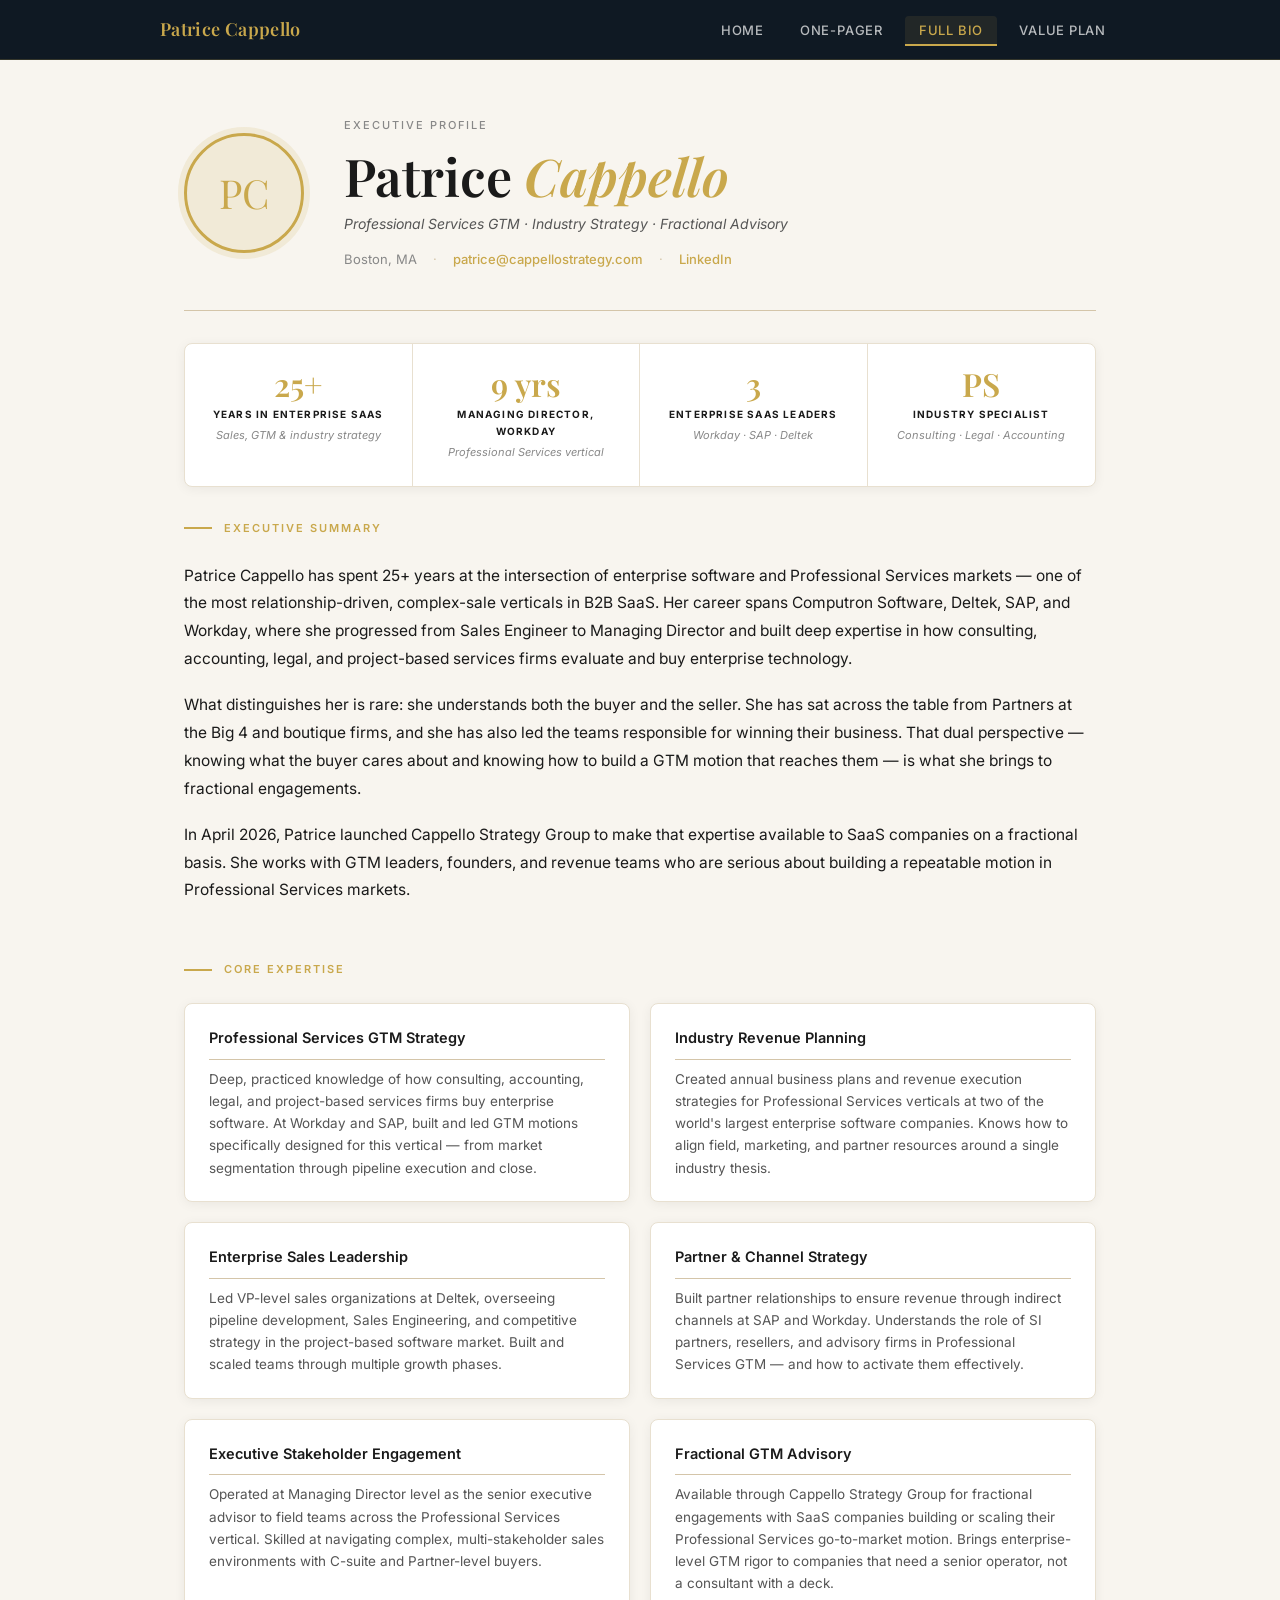
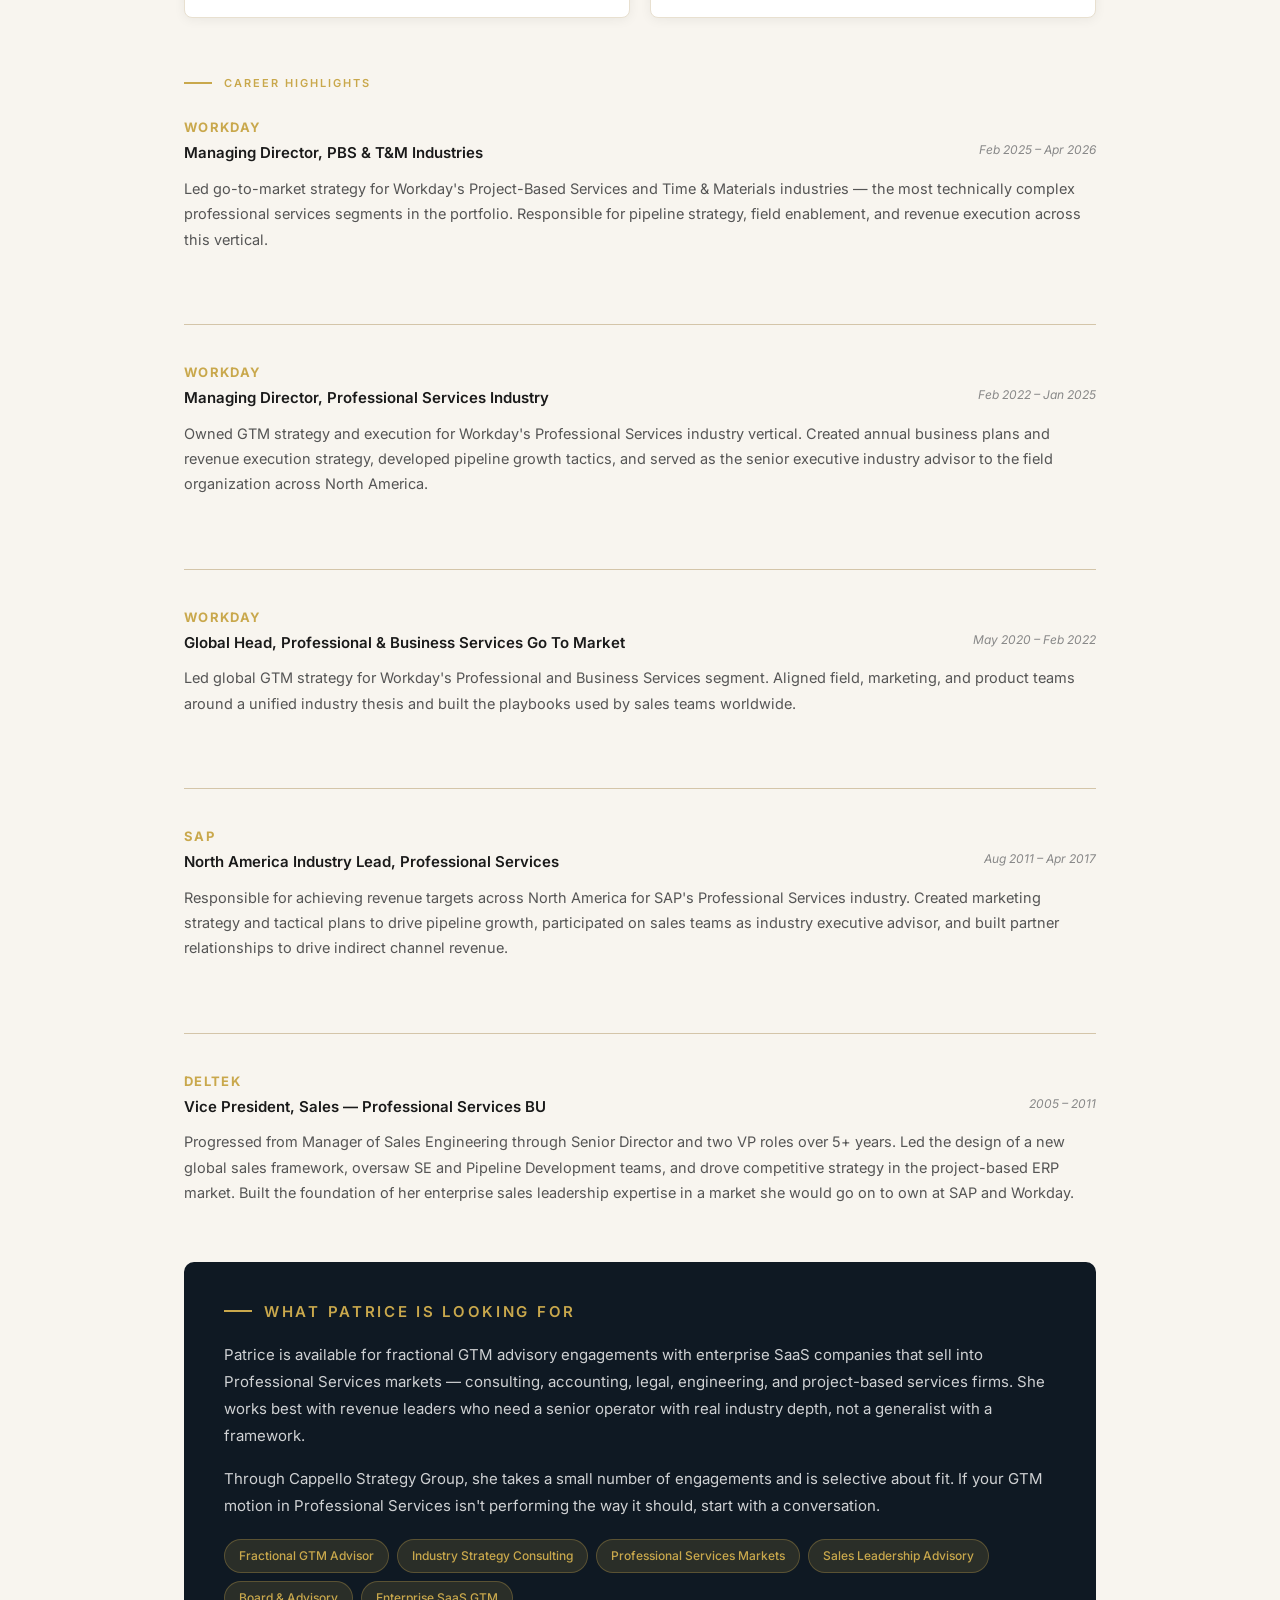
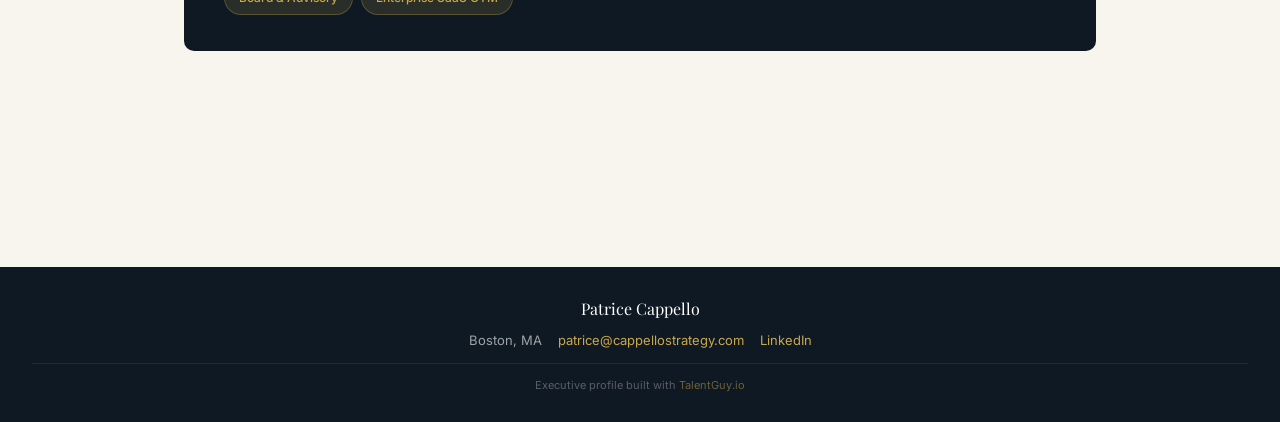
==== commit 29f7540b: "Rewrite with correct Patrice Cappello career — Workday/SAP/Deltek PS GTM" ====
--- a/bio.html
+++ b/bio.html
@@ -37,11 +37,11 @@
     <div class="hero-text">
       <p class="hero-subtitle">Executive Profile</p>
       <h1>Patrice <em>Cappello</em></h1>
-      <p class="hero-tags">Customer Success · Revenue Retention · Fractional Leadership</p>
+      <p class="hero-tags">Professional Services GTM · Industry Strategy · Fractional Advisory</p>
       <div class="hero-contact">
-        <span>San Francisco Bay Area</span>
+        <span>Boston, MA</span>
         <span class="sep">·</span>
-        <a href="mailto:patrice@cappellocs.com">patrice@cappellocs.com</a>
+        <a href="mailto:patrice@cappellostrategy.com">patrice@cappellostrategy.com</a>
         <span class="sep">·</span>
         <a href="https://linkedin.com/in/patricecappello" target="_blank">LinkedIn</a>
       </div>
@@ -52,24 +52,24 @@
 
   <div class="stats-bar">
     <div class="stat">
-      <div class="stat-number">18+</div>
+      <div class="stat-number">25+</div>
       <div class="stat-label">Years in Enterprise SaaS</div>
-      <div class="stat-sub">CS leadership at scale</div>
-    </div>
-    <div class="stat">
-      <div class="stat-number">$2B+</div>
-      <div class="stat-label">ARR Managed</div>
-      <div class="stat-sub">Net revenue retention focus</div>
-    </div>
-    <div class="stat">
-      <div class="stat-number">500+</div>
-      <div class="stat-label">Team Members Led</div>
-      <div class="stat-sub">Global CS organizations</div>
-    </div>
-    <div class="stat">
-      <div class="stat-number">97%</div>
-      <div class="stat-label">Net Retention Rate</div>
-      <div class="stat-sub">Workday enterprise segment</div>
+      <div class="stat-sub">Sales, GTM &amp; industry strategy</div>
+    </div>
+    <div class="stat">
+      <div class="stat-number">9 yrs</div>
+      <div class="stat-label">Managing Director, Workday</div>
+      <div class="stat-sub">Professional Services vertical</div>
+    </div>
+    <div class="stat">
+      <div class="stat-number">3</div>
+      <div class="stat-label">Enterprise SaaS Leaders</div>
+      <div class="stat-sub">Workday · SAP · Deltek</div>
+    </div>
+    <div class="stat">
+      <div class="stat-number">PS</div>
+      <div class="stat-label">Industry Specialist</div>
+      <div class="stat-sub">Consulting · Legal · Accounting</div>
     </div>
   </div>
 
@@ -77,13 +77,13 @@
     <p class="section-label">Executive Summary</p>
     <div class="prose">
       <p>
-        Patrice Cappello has spent 18 years doing one thing exceptionally well: turning customer relationships into durable revenue. From Oracle to ServiceNow to Salesforce to Workday, she has built CS organizations from scratch, scaled them through hypergrowth, and redesigned them when the market shifted. Her track record spans $2B+ in managed ARR and hundreds of enterprise accounts across SaaS, HCM, and cloud infrastructure.
-      </p>
-      <p>
-        What distinguishes her approach is the refusal to treat customer success as a support function. In every organization she has led, CS was repositioned as a revenue protection and expansion engine — with the metrics, the executive access, and the seat at the table to prove it. She brings operational rigor to a function that too often runs on relationships alone.
-      </p>
-      <p>
-        Most recently as VP Customer Success at Workday, Patrice led a global team of 300+ and delivered 97% net retention in the enterprise segment — consistently above the SaaS industry median. She is now available for fractional VP CS engagements with Series B through late-stage SaaS companies that are ready to professionalize their post-sale motion.
+        Patrice Cappello has spent 25+ years at the intersection of enterprise software and Professional Services markets — one of the most relationship-driven, complex-sale verticals in B2B SaaS. Her career spans Computron Software, Deltek, SAP, and Workday, where she progressed from Sales Engineer to Managing Director and built deep expertise in how consulting, accounting, legal, and project-based services firms evaluate and buy enterprise technology.
+      </p>
+      <p>
+        What distinguishes her is rare: she understands both the buyer and the seller. She has sat across the table from Partners at the Big 4 and boutique firms, and she has also led the teams responsible for winning their business. That dual perspective — knowing what the buyer cares about and knowing how to build a GTM motion that reaches them — is what she brings to fractional engagements.
+      </p>
+      <p>
+        In April 2026, Patrice launched Cappello Strategy Group to make that expertise available to SaaS companies on a fractional basis. She works with GTM leaders, founders, and revenue teams who are serious about building a repeatable motion in Professional Services markets.
       </p>
     </div>
   </div>
@@ -93,33 +93,33 @@
     <div class="expertise-grid">
 
       <div class="expertise-card">
-        <div class="expertise-title">CS Organization Design</div>
-        <div class="expertise-body">Built CS functions from zero to scale at three enterprise SaaS companies. Designed coverage models, hiring frameworks, and career ladders that reduced attrition and improved CSM-to-ARR ratios. At Workday, restructured a 200-person org to align by segment, cutting time-to-value by 40%.</div>
-      </div>
-
-      <div class="expertise-card">
-        <div class="expertise-title">Net Revenue Retention</div>
-        <div class="expertise-body">Oversaw $2B+ in ARR with a relentless focus on NRR as the primary health metric. Built health scoring systems, churn prediction models, and expansion playbooks that consistently delivered net retention above 95% in enterprise segments.</div>
-      </div>
-
-      <div class="expertise-card">
-        <div class="expertise-title">Executive Stakeholder Management</div>
-        <div class="expertise-body">Skilled at navigating C-suite relationships on both sides of the table — managing internal executive sponsors and serving as the customer's strategic advocate at the board level. Designed and ran QBR programs that converted renewals into multi-year expansions.</div>
-      </div>
-
-      <div class="expertise-card">
-        <div class="expertise-title">CS Technology &amp; Tooling</div>
-        <div class="expertise-body">Deep expertise in Gainsight, Salesforce, Totango, and custom CS platforms. Led multiple tool migrations and consolidations, including a full Gainsight implementation at Workday that unified health data across seven product lines.</div>
-      </div>
-
-      <div class="expertise-card">
-        <div class="expertise-title">Onboarding &amp; Time-to-Value</div>
-        <div class="expertise-body">Designed onboarding programs that cut average time-to-value by 35% at ServiceNow and reduced first-90-day churn risk significantly. Believes onboarding is where retention is won or lost — and operationalizes accordingly.</div>
-      </div>
-
-      <div class="expertise-card">
-        <div class="expertise-title">Fractional CS Leadership</div>
-        <div class="expertise-body">Available for fractional VP CS engagements where the work is to build, repair, or professionalize the post-sale function. Specializes in the critical window between $10M and $100M ARR where CS infrastructure either scales or breaks.</div>
+        <div class="expertise-title">Professional Services GTM Strategy</div>
+        <div class="expertise-body">Deep, practiced knowledge of how consulting, accounting, legal, and project-based services firms buy enterprise software. At Workday and SAP, built and led GTM motions specifically designed for this vertical — from market segmentation through pipeline execution and close.</div>
+      </div>
+
+      <div class="expertise-card">
+        <div class="expertise-title">Industry Revenue Planning</div>
+        <div class="expertise-body">Created annual business plans and revenue execution strategies for Professional Services verticals at two of the world's largest enterprise software companies. Knows how to align field, marketing, and partner resources around a single industry thesis.</div>
+      </div>
+
+      <div class="expertise-card">
+        <div class="expertise-title">Enterprise Sales Leadership</div>
+        <div class="expertise-body">Led VP-level sales organizations at Deltek, overseeing pipeline development, Sales Engineering, and competitive strategy in the project-based software market. Built and scaled teams through multiple growth phases.</div>
+      </div>
+
+      <div class="expertise-card">
+        <div class="expertise-title">Partner &amp; Channel Strategy</div>
+        <div class="expertise-body">Built partner relationships to ensure revenue through indirect channels at SAP and Workday. Understands the role of SI partners, resellers, and advisory firms in Professional Services GTM — and how to activate them effectively.</div>
+      </div>
+
+      <div class="expertise-card">
+        <div class="expertise-title">Executive Stakeholder Engagement</div>
+        <div class="expertise-body">Operated at Managing Director level as the senior executive advisor to field teams across the Professional Services vertical. Skilled at navigating complex, multi-stakeholder sales environments with C-suite and Partner-level buyers.</div>
+      </div>
+
+      <div class="expertise-card">
+        <div class="expertise-title">Fractional GTM Advisory</div>
+        <div class="expertise-body">Available through Cappello Strategy Group for fractional engagements with SaaS companies building or scaling their Professional Services go-to-market motion. Brings enterprise-level GTM rigor to companies that need a senior operator, not a consultant with a deck.</div>
       </div>
 
     </div>
@@ -132,50 +132,63 @@
       <div class="career-entry">
         <div class="career-entry-company">Workday</div>
         <div class="career-entry-header">
-          <div class="career-entry-title">VP, Customer Success</div>
-          <div class="career-entry-years">2018–2024</div>
-        </div>
-        <div class="career-entry-body">
-          Led the global Customer Success organization for Workday's enterprise and strategic segments, overseeing a team of 300+ CSMs, managers, and support leaders across North America, EMEA, and APAC. Managed a portfolio representing $2B+ in ARR with a mandate to improve retention, reduce churn risk, and drive expansion. Delivered 97% net retention in the enterprise segment — 8 points above the SaaS median. Redesigned the CS coverage model by segment, implemented Gainsight across seven product lines, and built the executive QBR program that became the gold standard for strategic accounts. Grew the CS function from 180 to 320 people while maintaining team NPS above 70.
-        </div>
-      </div>
-
-      <hr class="career-divider">
-
-      <div class="career-entry">
-        <div class="career-entry-company">Salesforce</div>
-        <div class="career-entry-header">
-          <div class="career-entry-title">Senior Director, Customer Success</div>
-          <div class="career-entry-years">2014–2018</div>
-        </div>
-        <div class="career-entry-body">
-          Scaled the CS organization for the commercial segment during Salesforce's most aggressive growth phase. Grew the team from 40 to 180 over three years. Designed the tiered coverage model — high-touch, tech-touch, and digital — that is still in use today. Reduced annual churn by 22% through the introduction of predictive health scoring and a structured executive escalation framework. Managed a portfolio of 1,200+ accounts representing $800M in ARR.
-        </div>
-      </div>
-
-      <hr class="career-divider">
-
-      <div class="career-entry">
-        <div class="career-entry-company">ServiceNow</div>
-        <div class="career-entry-header">
-          <div class="career-entry-title">Director, Customer Experience</div>
-          <div class="career-entry-years">2010–2014</div>
-        </div>
-        <div class="career-entry-body">
-          Joined ServiceNow as its first dedicated customer success hire. Built the CS function from the ground up — establishing onboarding programs, QBR cadences, health metrics, and the first CS playbook. Hired and developed the initial team of 25. The infrastructure built during this period supported the company's ARR growth from $75M to $400M and was instrumental in the company's 2012 IPO readiness narrative.
-        </div>
-      </div>
-
-      <hr class="career-divider">
-
-      <div class="career-entry">
-        <div class="career-entry-company">Oracle</div>
-        <div class="career-entry-header">
-          <div class="career-entry-title">Manager, Client Success</div>
-          <div class="career-entry-years">2006–2010</div>
-        </div>
-        <div class="career-entry-body">
-          Managed a portfolio of 60+ enterprise accounts totaling $180M in ARR across the CRM and ERP product lines. Consistently ranked in the top 10% of the CS organization for retention and expansion revenue. Promoted twice in four years. Developed early expertise in executive relationship management and multi-stakeholder account strategy that became the foundation for every leadership role that followed.
+          <div class="career-entry-title">Managing Director, PBS &amp; T&amp;M Industries</div>
+          <div class="career-entry-years">Feb 2025 – Apr 2026</div>
+        </div>
+        <div class="career-entry-body">
+          Led go-to-market strategy for Workday's Project-Based Services and Time &amp; Materials industries — the most technically complex professional services segments in the portfolio. Responsible for pipeline strategy, field enablement, and revenue execution across this vertical.
+        </div>
+      </div>
+
+      <hr class="career-divider">
+
+      <div class="career-entry">
+        <div class="career-entry-company">Workday</div>
+        <div class="career-entry-header">
+          <div class="career-entry-title">Managing Director, Professional Services Industry</div>
+          <div class="career-entry-years">Feb 2022 – Jan 2025</div>
+        </div>
+        <div class="career-entry-body">
+          Owned GTM strategy and execution for Workday's Professional Services industry vertical. Created annual business plans and revenue execution strategy, developed pipeline growth tactics, and served as the senior executive industry advisor to the field organization across North America.
+        </div>
+      </div>
+
+      <hr class="career-divider">
+
+      <div class="career-entry">
+        <div class="career-entry-company">Workday</div>
+        <div class="career-entry-header">
+          <div class="career-entry-title">Global Head, Professional &amp; Business Services Go To Market</div>
+          <div class="career-entry-years">May 2020 – Feb 2022</div>
+        </div>
+        <div class="career-entry-body">
+          Led global GTM strategy for Workday's Professional and Business Services segment. Aligned field, marketing, and product teams around a unified industry thesis and built the playbooks used by sales teams worldwide.
+        </div>
+      </div>
+
+      <hr class="career-divider">
+
+      <div class="career-entry">
+        <div class="career-entry-company">SAP</div>
+        <div class="career-entry-header">
+          <div class="career-entry-title">North America Industry Lead, Professional Services</div>
+          <div class="career-entry-years">Aug 2011 – Apr 2017</div>
+        </div>
+        <div class="career-entry-body">
+          Responsible for achieving revenue targets across North America for SAP's Professional Services industry. Created marketing strategy and tactical plans to drive pipeline growth, participated on sales teams as industry executive advisor, and built partner relationships to drive indirect channel revenue.
+        </div>
+      </div>
+
+      <hr class="career-divider">
+
+      <div class="career-entry">
+        <div class="career-entry-company">Deltek</div>
+        <div class="career-entry-header">
+          <div class="career-entry-title">Vice President, Sales — Professional Services BU</div>
+          <div class="career-entry-years">2005 – 2011</div>
+        </div>
+        <div class="career-entry-body">
+          Progressed from Manager of Sales Engineering through Senior Director and two VP roles over 5+ years. Led the design of a new global sales framework, oversaw SE and Pipeline Development teams, and drove competitive strategy in the project-based ERP market. Built the foundation of her enterprise sales leadership expertise in a market she would go on to own at SAP and Workday.
         </div>
       </div>
 
@@ -186,18 +199,18 @@
     <div class="looking-for">
       <p class="section-label">What Patrice Is Looking For</p>
       <p>
-        Patrice is available for fractional VP Customer Success engagements with SaaS companies between $10M and $150M ARR that are ready to build or professionalize their post-sale function. She works best with founding teams and revenue leaders who want an operator, not a consultant — someone who builds things that work and trains the team to run them without her.
-      </p>
-      <p>
-        She takes a small number of engagements at a time and is selective about fit. If your company is losing customers you should be keeping, or leaving expansion revenue on the table, start with a conversation.
+        Patrice is available for fractional GTM advisory engagements with enterprise SaaS companies that sell into Professional Services markets — consulting, accounting, legal, engineering, and project-based services firms. She works best with revenue leaders who need a senior operator with real industry depth, not a generalist with a framework.
+      </p>
+      <p>
+        Through Cappello Strategy Group, she takes a small number of engagements and is selective about fit. If your GTM motion in Professional Services isn't performing the way it should, start with a conversation.
       </p>
       <div class="role-tags">
-        <span class="role-tag">Fractional VP Customer Success</span>
-        <span class="role-tag">CS Strategy &amp; Transformation</span>
-        <span class="role-tag">Retention Turnaround</span>
-        <span class="role-tag">CS Team Build-Out</span>
+        <span class="role-tag">Fractional GTM Advisor</span>
+        <span class="role-tag">Industry Strategy Consulting</span>
+        <span class="role-tag">Professional Services Markets</span>
+        <span class="role-tag">Sales Leadership Advisory</span>
         <span class="role-tag">Board &amp; Advisory</span>
-        <span class="role-tag">Series B–D SaaS</span>
+        <span class="role-tag">Enterprise SaaS GTM</span>
       </div>
     </div>
   </div>
@@ -207,8 +220,8 @@
 <footer>
   <div class="footer-name">Patrice Cappello</div>
   <div class="footer-contact">
-    <span>San Francisco Bay Area</span>
-    <a href="mailto:patrice@cappellocs.com">patrice@cappellocs.com</a>
+    <span>Boston, MA</span>
+    <a href="mailto:patrice@cappellostrategy.com">patrice@cappellostrategy.com</a>
     <a href="https://linkedin.com/in/patricecappello" target="_blank">LinkedIn</a>
   </div>
   <div class="footer-credit">Executive profile built with <a href="https://talentguy.io" target="_blank">TalentGuy.io</a></div>
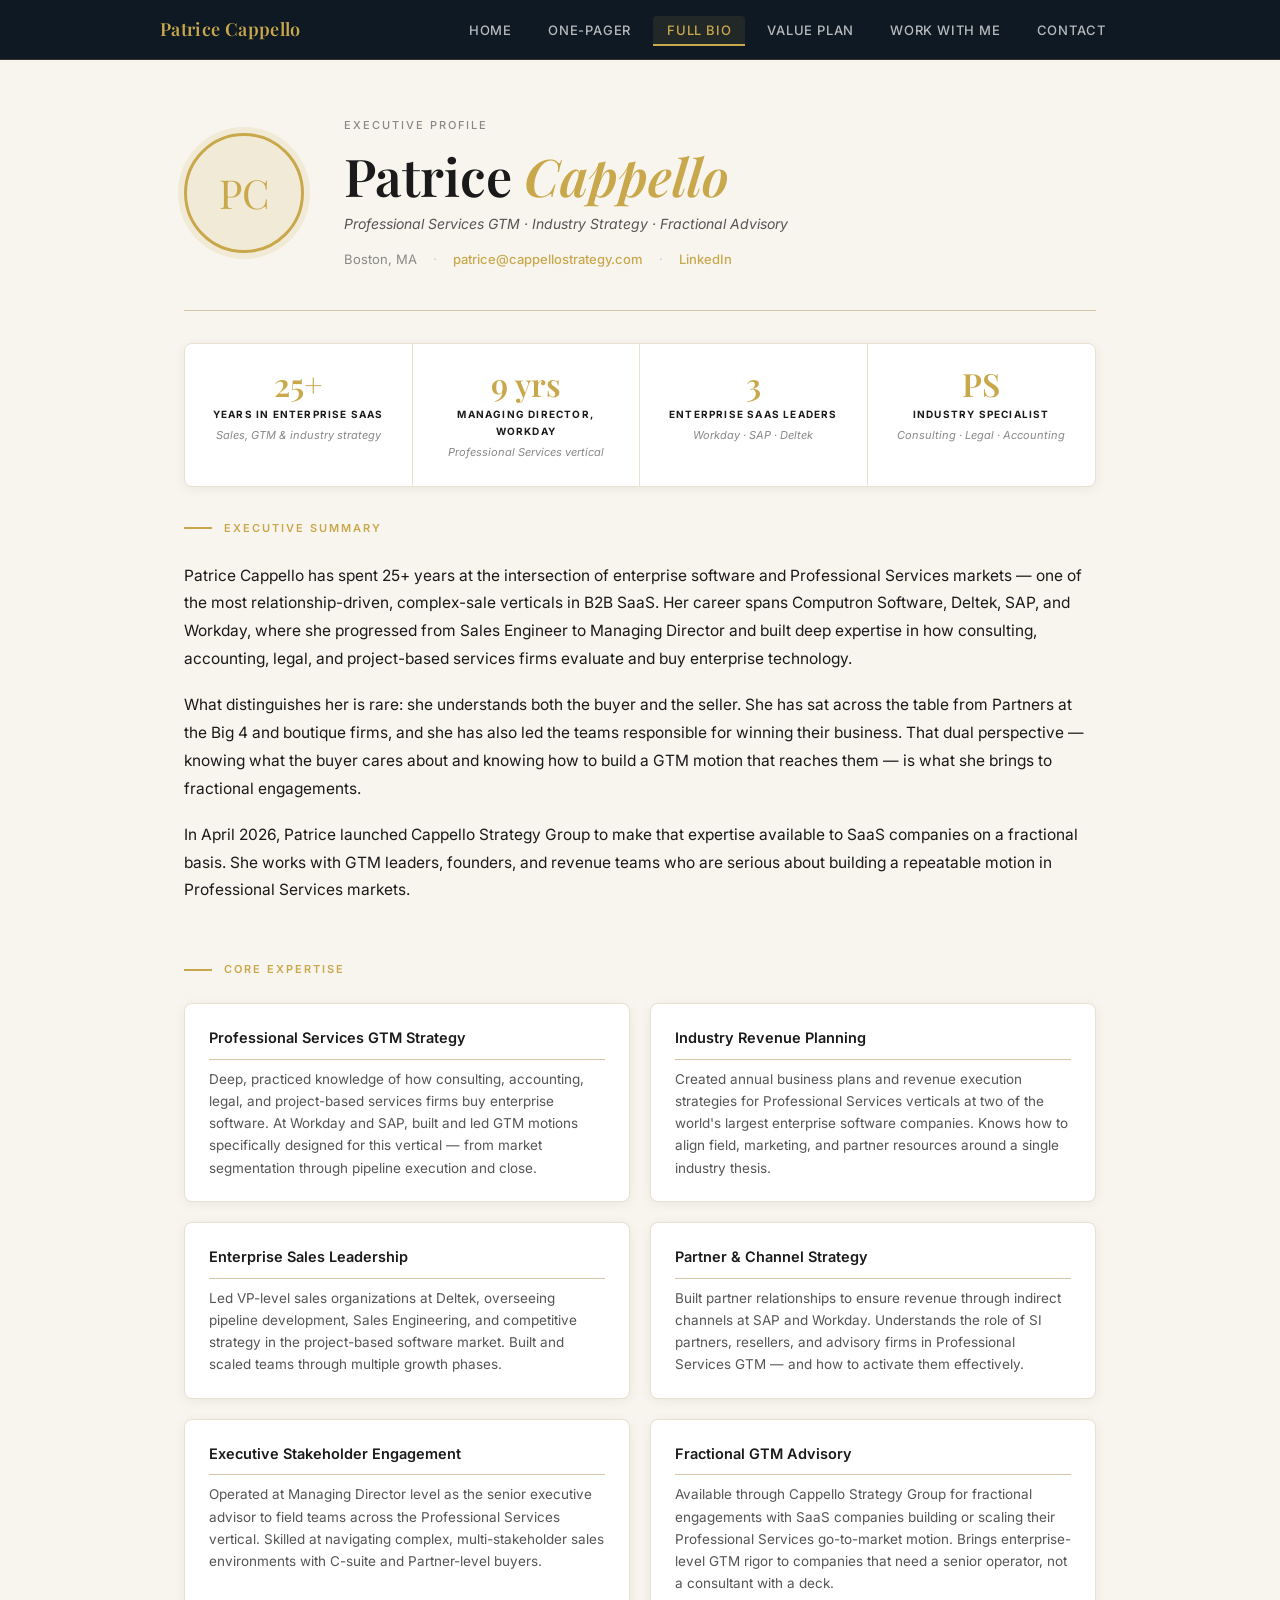
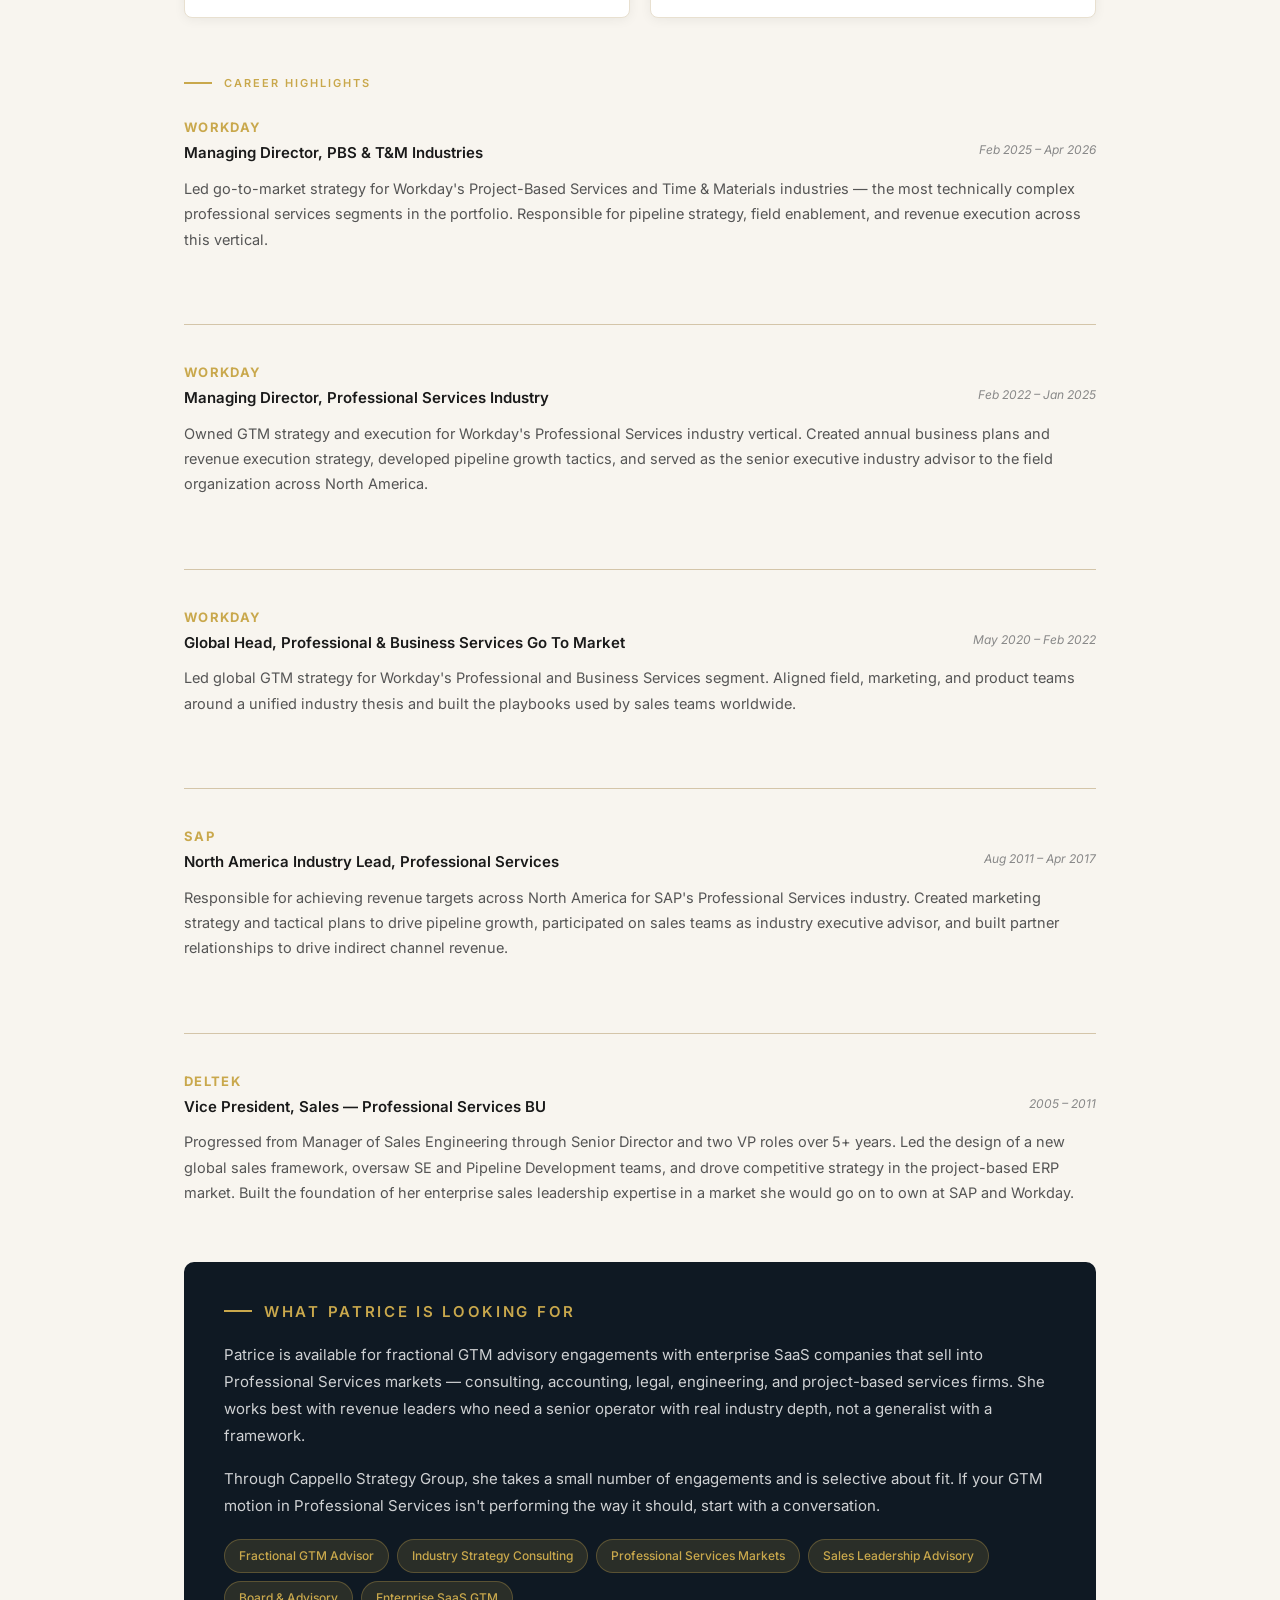
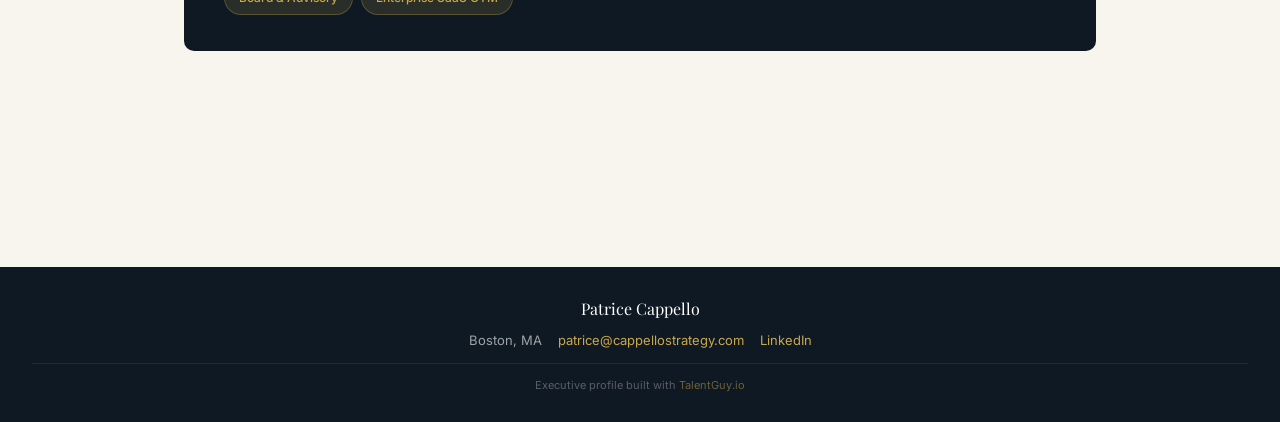
==== commit 5acc0a6d: "Add Work With Me + Contact pages, update nav across all 6 pages" ====
--- a/bio.html
+++ b/bio.html
@@ -22,6 +22,8 @@
       <li><a href="onepager.html">One-Pager</a></li>
       <li><a href="bio.html" class="active">Full Bio</a></li>
       <li><a href="valueplan.html">Value Plan</a></li>
+      <li><a href="services.html">Work With Me</a></li>
+      <li><a href="contact.html">Contact</a></li>
     </ul>
   </div>
 </nav>
